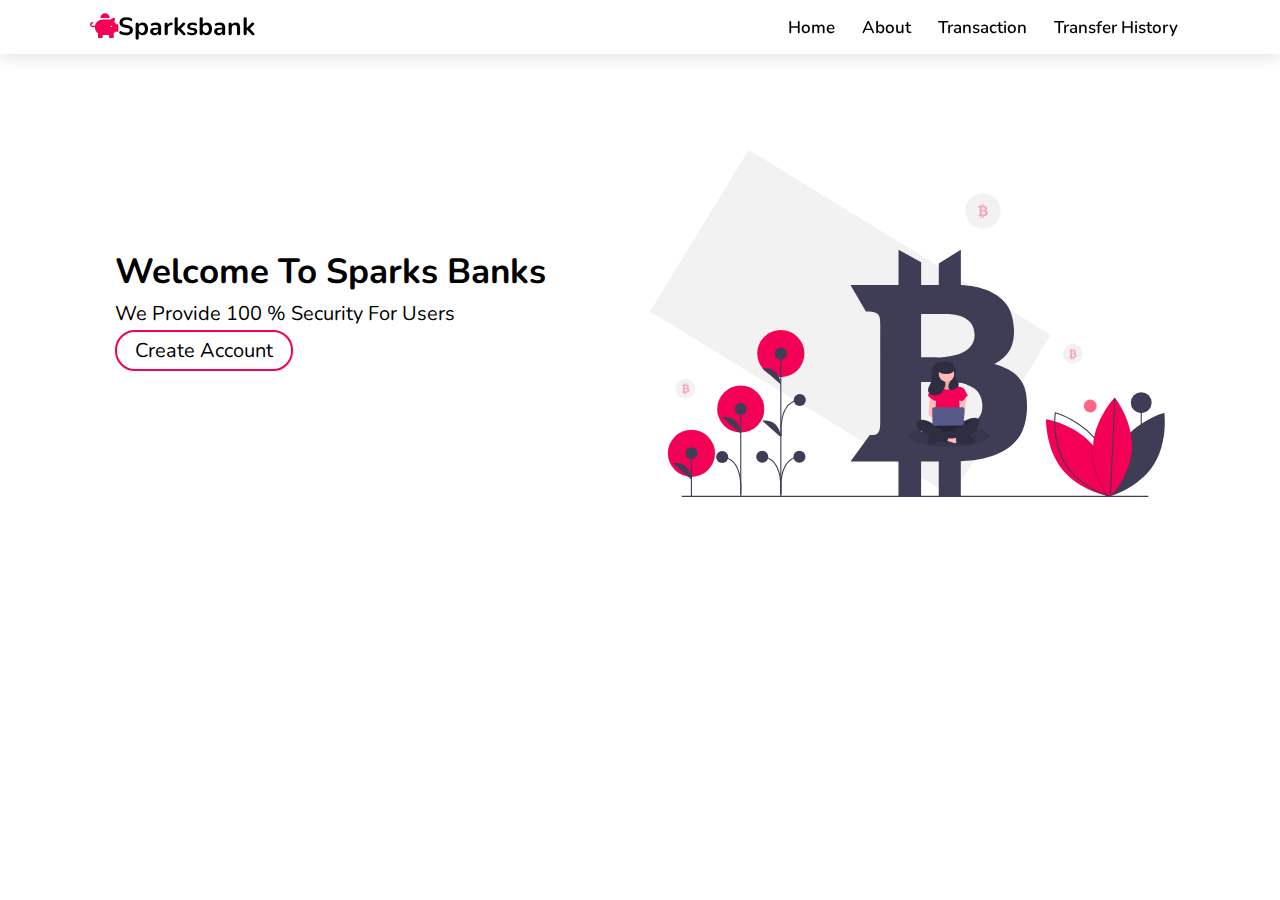
==== index.html @ 65306f2b "style home page" ====
<!DOCTYPE html>
<html lang="en">
<head>
  <meta charset="UTF-8">
  <meta http-equiv="X-UA-Compatible" content="IE=edge">
  <meta name="viewport" content="width=device-width, initial-scale=1.0">
  <title>Sparksbank</title>
 
  <!-- custom stylesheet-->
  <link rel="stylesheet" href="css/style.css">
  
  <!--font awesome cdn-->
  <link rel="stylesheet" href="https://cdnjs.cloudflare.com/ajax/libs/font-awesome/5.15.2/css/all.min.css">
  
  <!-- AOS cdn -->
  <link href="https://unpkg.com/aos@2.3.1/dist/aos.css" rel="stylesheet">
</head>
<body>
  <!-- navbar -->
<header>
  <a href="#" class="logo"><i class="fas fa-piggy-bank"></i>Sparksbank</a>
  <nav class="navbar">
    <a href="#">Home</a>
    <a href="">about</a>
    <a href="">transaction</a>
    <a href="">transfer history</a>
  </nav>
    <i class="fas fa-bars" id="menubar"></i>
</header>
<!-- navbar -->
<section class="home" id="home">
  <div class="homecontainer">
  <div class="info">
   <h1>welcome to sparks banks</h1>
   <p>we provide 100 % security for users</p>
   <a href="" class="btn">create account</a>
  </div>
  <div class="img">
    <svg id="b8075969-ef49-4240-a25e-f088236f2735" data-name="Layer 1" xmlns="http://www.w3.org/2000/svg" viewBox="0 0 933.32126 629.28662"><title>digital currency</title><circle cx="603.48189" cy="110.6591" r="32" fill="#f2f2f2"/><rect x="175.66063" y="277.72485" width="642" height="343" transform="translate(174.10872 -328.57838) rotate(31.45906)" fill="#f2f2f2"/><path d="M811.32126,563.26576c-5-11.5-12.7-21.6-28.1-30.1a98.14691,98.14691,0,0,0-25.4-10,62.21919,62.21919,0,0,0,16.3-11,56.36778,56.36778,0,0,0,15.6-23.3,77.109,77.109,0,0,0,3.5-28.2c-1.1-16.8-4.4-33.1-13.2-44.8s-21.2-20.7-37.6-27c-12.6-4.8-25.5-7.8-45.5-8.9v-63.9l-40,25v39h-32v-41l-41-23v64h-87.1l28,48c8.65.01,14.51.81,17.5,2.3a13.22451,13.22451,0,0,1,6.5,6c1.3,2.5,1.9,8.4,1.9,17.5v173.2c0,9-.6,14.8-1.9,17.4s-2,4.9-5.1,6.30005-3.2,1.3-11.8,1.3h-.1l-35,48h87v64h41v-64h32v64h40v-64.4c26-1.3,44.5-4.7,59.4-10.3,19.3-7.2,34.1-17.7,44.7-31.5s14.9-34.9,15.8-51.2C817.42124,592.16573,815.82126,573.46571,811.32126,563.26576Zm-186.5-129.2h.01v-1.33h27.96c15.73005,0,68.15-5.24,69.02,37.57.88,42.81-69.02,41.06-69.02,41.06h-27.96v-3.3h-.01Zm0,122h32c6.5,0,28.86.99,37,1.36a35.49854,35.49854,0,0,1,9.76,1.74c1.15.39,2.24.83,3.42,1.32a49.73214,49.73214,0,0,1,13.79,6.98,28.80655,28.80655,0,0,1,7.13,6.7,38.22857,38.22857,0,0,1,2.36,3.69,37.47292,37.47292,0,0,1,4.17,10.29,41.737,41.737,0,0,1,1.47,10.72c0,7.79-1.44,14.24-4.99,19.7-4.81,8.06-12.7,13.77-21.58,17.8-22.96,10.44-52.53,9.7-52.53,9.7h-32Z" transform="translate(-133.33937 -135.40665)" fill="#3f3d56"/><path d="M745.48083,247.41218a3.43718,3.43718,0,0,0-1.57527-1.74688,5.39315,5.39315,0,0,0-1.42391-.58035,3.48217,3.48217,0,0,0,.91377-.6384,3.28185,3.28185,0,0,0,.87453-1.35223,4.62294,4.62294,0,0,0,.19621-1.63661,4.9921,4.9921,0,0,0-.74-2.6,4.6334,4.6334,0,0,0-2.10784-1.567,7.68187,7.68187,0,0,0-2.5507-.51652v-3.70848l-2.24238,1.45089V236.78h-1.7939v-2.37947l-2.29844-1.33482V236.78h-4.88278l1.56967,2.78571a2.44727,2.44727,0,0,1,.981.13348.75246.75246,0,0,1,.36438.34822,2.88367,2.88367,0,0,1,.10652,1.01562v10.05179a2.888,2.888,0,0,1-.10652,1.00982c-.07287.15089-.11212.28437-.2859.36563s-.17939.07544-.6615.07544h-.00561l-1.96208,2.78572h4.87717v3.71428h2.29844v-3.71428h1.7939v3.71428H739.062v-3.7375a10.62847,10.62847,0,0,0,3.32994-.59777,5.47645,5.47645,0,0,0,2.50585-1.82812,5.80186,5.80186,0,0,0,.88574-2.97143A6.75424,6.75424,0,0,0,745.48083,247.41218ZM735.02574,239.914h.00056v-.07719h1.56742c.88182,0,3.82046-.30411,3.86923,2.1804.04933,2.48451-3.86923,2.38295-3.86923,2.38295H735.0263v-.19152h-.00056Zm0,7.08035h1.7939c.36439,0,1.61788.05746,2.0742.07893a1.92939,1.92939,0,0,1,.54715.101c.06446.02264.12557.04817.19172.07661a2.75323,2.75323,0,0,1,.77306.40509,1.63938,1.63938,0,0,1,.3997.38884,2.482,2.482,0,0,1,.36607.81134,2.502,2.502,0,0,1,.08241.62214,2.085,2.085,0,0,1-.27974,1.14331,2.64842,2.64842,0,0,1-1.20976,1.033,7.5542,7.5542,0,0,1-2.94481.563h-1.7939Z" transform="translate(-133.33937 -135.40665)" fill="#f50057" opacity="0.3"/><circle cx="798.13048" cy="464.06323" r="11.72934" fill="#ff6584"/><line x1="890.59609" y1="591.74395" x2="890.59609" y2="458.19436" fill="#3f3d56" stroke="#3f3d56" stroke-miterlimit="10" stroke-width="2"/><circle cx="890.59609" cy="458.19436" r="18.8858" fill="#3f3d56"/><path d="M986.74065,668.37637c-27.27962,41.83458-19.805,95.04278-19.805,95.04278s51.70364-14.619,78.98326-56.45362,19.805-95.04278,19.805-95.04278S1014.02027,626.5418,986.74065,668.37637Z" transform="translate(-133.33937 -135.40665)" fill="#3f3d56"/><path d="M966.79054,762.93263s-.6641-.10594-1.88635-.35324c-.97495-.19779-2.31724-.4804-3.95629-.869-14.65246-3.45472-53.608-15.13287-79.07671-45.83666-31.87654-38.44683-30.53425-92.16081-30.53425-92.16081s48.74035,7.9197,80.85707,42.44555q2.08768,2.2254,4.06228,4.61332c27.73656,33.452,30.32227,78.46212,30.52718,89.58924C966.81171,762.02836,966.79054,762.93263,966.79054,762.93263Z" transform="translate(-133.33937 -135.40665)" fill="#f50057"/><path d="M947.13068,668.37637c27.27962,41.83458,19.805,95.04278,19.805,95.04278s-51.70365-14.619-78.98327-56.45362-19.805-95.04278-19.805-95.04278S919.85106,626.5418,947.13068,668.37637Z" transform="translate(-133.33937 -135.40665)" fill="none" stroke="#3f3d56" stroke-miterlimit="10" stroke-width="2"/><path d="M966.78347,760.36107c-.72063.869-1.35644,1.61076-1.87928,2.21832-1.1586,1.32112-1.81566,2.01351-1.81566,2.01351s-.79829-1.00324-2.14063-2.88247c-7.36862-10.27226-31.07113-46.79747-29.24137-88.9887q.14838-3.31695.48748-6.56322,2.08768,2.2254,4.06228,4.61332C963.99285,704.22386,966.57856,749.234,966.78347,760.36107Z" transform="translate(-133.33937 -135.40665)" opacity="0.1"/><path d="M1007.232,675.77285c-2.15624,49.89649-39.19548,88.8205-39.19548,88.8205s-33.54326-41.97419-31.387-91.87068,39.19548-88.8205,39.19548-88.8205S1009.38828,625.87636,1007.232,675.77285Z" transform="translate(-133.33937 -135.40665)" fill="#f50057"/><line x1="834.69719" y1="627.77373" x2="842.84032" y2="450.53065" fill="none" stroke="#3f3d56" stroke-miterlimit="10" stroke-width="2"/><line x1="57.47171" y1="627.96785" x2="903.49207" y2="627.96785" fill="none" stroke="#3f3d56" stroke-miterlimit="10" stroke-width="2"/><circle cx="237.15556" cy="369.08439" r="42.72978" fill="#f50057"/><circle cx="164.52594" cy="469.64849" r="42.72978" fill="#f50057"/><circle cx="75.13563" cy="549.9601" r="42.72978" fill="#f50057"/><line x1="75.09765" y1="627.23521" x2="75.09765" y2="549.72504" fill="#3f3d56" stroke="#3f3d56" stroke-miterlimit="10" stroke-width="2"/><circle cx="75.09765" cy="549.72504" r="10.96103" fill="#3f3d56"/><path d="M208.437,732.90281s-1.56586-33.67836-33.666-29.7637" transform="translate(-133.33937 -135.40665)" fill="#3f3d56"/><line x1="237.18237" y1="627.77896" x2="237.18237" y2="369.24136" fill="#3f3d56" stroke="#3f3d56" stroke-miterlimit="10" stroke-width="2"/><circle cx="237.18237" cy="369.11888" r="10.96103" fill="#3f3d56"/><circle cx="203.51633" cy="556.17215" r="10.96103" fill="#3f3d56"/><path d="M370.52174,560.515s-1.56586-33.67836-33.666-29.76371" transform="translate(-133.33937 -135.40665)" fill="#3f3d56"/><path d="M370.52174,655.98938s-1.56586-33.67836-33.666-29.76371" transform="translate(-133.33937 -135.40665)" fill="#3f3d56"/><path d="M370.52174,760.17264s7.04638-65.46212-33.666-68.59384" transform="translate(-133.33937 -135.40665)" fill="none" stroke="#3f3d56" stroke-miterlimit="10" stroke-width="2"/><circle cx="270.85321" cy="556.17215" r="10.96103" fill="#3f3d56"/><path d="M370.52654,760.17264s-7.04638-65.46212,33.666-68.59384" transform="translate(-133.33937 -135.40665)" fill="none" stroke="#3f3d56" stroke-miterlimit="10" stroke-width="2"/><circle cx="271.52086" cy="453.35361" r="10.96103" fill="#3f3d56"/><path d="M371.19419,653.86229s-7.04638-61.97031,33.666-65.102" transform="translate(-133.33937 -135.40665)" fill="none" stroke="#3f3d56" stroke-miterlimit="10" stroke-width="2"/><line x1="164.56493" y1="627.41442" x2="164.56493" y2="469.60063" fill="#3f3d56" stroke="#3f3d56" stroke-miterlimit="10" stroke-width="2"/><circle cx="164.56493" cy="469.60063" r="10.96103" fill="#3f3d56"/><path d="M297.9043,649.64668s-1.56587-33.67837-33.666-29.76371" transform="translate(-133.33937 -135.40665)" fill="#3f3d56"/><path d="M297.9043,759.80811s7.04638-64.76376-33.666-67.89548" transform="translate(-133.33937 -135.40665)" fill="none" stroke="#3f3d56" stroke-miterlimit="10" stroke-width="2"/><circle cx="130.89889" cy="556.50598" r="10.96103" fill="#3f3d56"/><circle cx="766.48189" cy="369.6591" r="18" fill="#f2f2f2"/><path d="M709.35129,636.36574c-22.96,10.44-52.53,9.7-52.53,9.7h-32v-6.11c13.04-3.64,31.07-5.89,51-5.89A233.65913,233.65913,0,0,1,709.35129,636.36574Z" transform="translate(-133.33937 -135.40665)" opacity="0.1"/><path d="M747.82126,654.06575c0,11.05-32.24,20-72,20s-72-8.95-72-20c0-5.51,8.02-10.5,21-14.11v6.11h32s29.57.74,52.53-9.7C732.22129,639.70577,747.82126,646.37575,747.82126,654.06575Z" transform="translate(-133.33937 -135.40665)" opacity="0.1"/><rect x="521.04322" y="394.12881" width="30.63497" height="30.68959" fill="#2f2e41"/><path d="M665.77484,551.23835s2.53573,8.875-1.9018,9.509a17.32288,17.32288,0,0,0-7.60719,3.16967l8.24112,10.77684h15.21438l9.509-9.509s-12.67865-9.509-10.14292-15.21437S665.77484,551.23835,665.77484,551.23835Z" transform="translate(-133.33937 -135.40665)" fill="#ffb9b9"/><path d="M665.77484,551.23835s2.53573,8.875-1.9018,9.509a17.32288,17.32288,0,0,0-7.60719,3.16967l8.24112,10.77684h15.21438l9.509-9.509s-12.67865-9.509-10.14292-15.21437S665.77484,551.23835,665.77484,551.23835Z" transform="translate(-133.33937 -135.40665)" opacity="0.1"/><polygon points="536.239 526.136 550.82 531.207 560.962 531.841 560.328 522.966 539.409 516.779 536.239 526.136" fill="#ffb9b9"/><path d="M688.27943,659.64076s0,8.875,1.26786,8.875,18.384-1.9018,23.4555,0,12.67864-5.07146,8.875-8.875-10.00785-9.509-13.879-8.24112-19.71943,4.43752-19.71943,4.43752Z" transform="translate(-133.33937 -135.40665)" fill="#2f2e41"/><path d="M641.68541,651.39964s-7.60718,15.21437-2.53573,16.48224,10.77685-.63394,11.41078-1.26787,9.509-3.16966,10.77685-1.90179,1.26787-5.07146,1.26787-5.07146Z" transform="translate(-133.33937 -135.40665)" fill="#2f2e41"/><path d="M648.02474,630.47988s-12.04472,16.48223-3.16967,20.91976,51.34851,4.43752,54.51817,0,4.43753-18.384,0-19.6519S648.02474,630.47988,648.02474,630.47988Z" transform="translate(-133.33937 -135.40665)" fill="#2f2e41"/><path d="M648.02474,630.47988s-12.04472,16.48223-3.16967,20.91976,51.34851,4.43752,54.51817,0,4.43753-18.384,0-19.6519S648.02474,630.47988,648.02474,630.47988Z" transform="translate(-133.33937 -135.40665)" opacity="0.2"/><circle cx="537.50693" cy="405.68879" r="14.58044" fill="#ffb9b9"/><path d="M648.02474,563.917l12.67864-2.53573s3.16966,10.14291,13.31258,8.24112,12.67864-8.24112,12.67864-8.24112,7.60719,3.16966,8.24112,3.16966,8.87505,3.16966,8.87505,5.07146-9.509,20.91976-9.509,20.91976l1.26786,34.23234-46.911-1.26787,3.16966-33.5984Z" transform="translate(-133.33937 -135.40665)" fill="#f50057"/><path d="M641.05148,580.39923s-3.80359,33.59841-1.26786,36.13414,12.67864,9.509,12.67864,9.509v-7.60719l-5.07146-9.509,5.07146-22.18763Z" transform="translate(-133.33937 -135.40665)" fill="#ffb9b9"/><path d="M706.66346,579.44833s-2.21876,34.54931-2.21876,35.81717-5.70539,5.70539-7.60719,5.70539-3.16966-3.16966-3.16966-3.16966l4.43753-5.07146-3.16966-25.99122Z" transform="translate(-133.33937 -135.40665)" fill="#ffb9b9"/><path d="M700.64111,627.94415s28.52695-15.84831,29.16088,0-14.58044,22.18762-14.58044,22.18762-39.3038,11.78567-40.88863,7.47767-4.75449-11.28126-2.21876-11.91519,5.70539-1.9018,6.97325-.63393,17.11617-9.509,17.11617-9.509Z" transform="translate(-133.33937 -135.40665)" fill="#2f2e41"/><path d="M713.95368,626.04235s-5.70539,2.53573-7.60718,4.43753-10.14292,5.07145-10.14292,5.07145" transform="translate(-133.33937 -135.40665)" fill="none" stroke="#000" stroke-miterlimit="10" stroke-width="2" opacity="0.2"/><path d="M651.82833,565.18486l-3.80359-1.26786s-13.94651,14.58044-9.509,18.384,6.97326,5.07146,8.24112,6.33932,7.60719,1.9018,7.60719,1.9018Z" transform="translate(-133.33937 -135.40665)" fill="#f50057"/><path d="M698.10538,568.35452l5.70539,1.26787s4.43752,9.509,5.70539,10.77684-1.9018.63393-3.80359,3.16966-3.8036,6.97326-7.60719,6.97326-8.875-6.33932-8.875-6.33932Z" transform="translate(-133.33937 -135.40665)" fill="#f50057"/><path d="M649.2926,633.64954s-24.08942-17.11617-32.33054-4.43753,35.5002,29.79482,41.83952,32.33054,12.04471,5.07146,12.04471,5.07146,5.70539-13.94651,5.70539-16.48224-4.43752-2.53572-5.70539-2.53572-6.97325-1.26787-8.24111-3.16967S649.2926,633.64954,649.2926,633.64954Z" transform="translate(-133.33937 -135.40665)" fill="#2f2e41"/><path d="M635.98,629.212s6.33933,5.07146,12.04472,6.33932,7.60718,4.43753,7.60718,4.43753" transform="translate(-133.33937 -135.40665)" fill="none" stroke="#000" stroke-miterlimit="10" stroke-width="2" opacity="0.2"/><path d="M644.91967,605.37641l.50643,26.841a3.36009,3.36009,0,0,0,3.39725,3.2965l49.94949-.56123a3.36009,3.36009,0,0,0,3.31677-3.16636l1.51614-26.27972a3.36009,3.36009,0,0,0-3.35452-3.55363H648.27917A3.36009,3.36009,0,0,0,644.91967,605.37641Z" transform="translate(-133.33937 -135.40665)" fill="#575a89"/><path d="M639.14191,564.07673c1.36044-3.002,3.18865-5.81924,4.05984-8.99785,1.0442-3.80983.63756-7.84085.51333-11.78926a37.01665,37.01665,0,0,1,.88372-10.403,17.88521,17.88521,0,0,1,5.14221-8.95254c6.64339-5.93056,18.80176-6.35642,26.91381-3.88756,3.198.9733,6.60472,2.82677,7.39769,6.07421.11971.49027.1734.99547.30707,1.4821.66415,2.41785,3.13766,3.94774,4.03012,6.29093,1.15431,3.03076-.62556,6.32663-.85822,9.5614-.27162,3.77656,1.58487,7.34437,3.41475,10.65914,1.08781,1.97055,2.21886,4.06967,2.11089,6.31792a7.982,7.982,0,0,1-1.09228,3.48262,13.28062,13.28062,0,0,1-11.15615,6.395,6.99921,6.99921,0,0,1-4.17879-.98656c-1.97972-1.36319-2.55955-4.10818-2.14713-6.47618s1.61445-4.50975,2.55626-6.72117c.289-.6786.54984-1.36873.79026-2.06578a14.18553,14.18553,0,1,0-9.35726,1.58721,19.21586,19.21586,0,0,1-.93055,10.68479,40.34676,40.34676,0,0,1-4.48666,7.823,10.80067,10.80067,0,0,1-2.85833,3.19882,10.14284,10.14284,0,0,1-2.435,1.03991c-3.58068,1.15158-7.35129,2.07819-11.07674,1.56014s-7.415-2.765-8.68447-6.30565C636.888,570.54595,637.78147,567.0787,639.14191,564.07673Z" transform="translate(-133.33937 -135.40665)" fill="#2f2e41"/><ellipse cx="536.80054" cy="397.50197" rx="15.47356" ry="8.76835" fill="#2f2e41"/><path d="M906.55029,506.112a2.67089,2.67089,0,0,0-1.22408-1.35743,4.191,4.191,0,0,0-1.10647-.451,2.70561,2.70561,0,0,0,.71005-.49607,2.55016,2.55016,0,0,0,.67957-1.05077,3.592,3.592,0,0,0,.15246-1.27174,3.87917,3.87917,0,0,0-.575-2.02036,3.60041,3.60041,0,0,0-1.63792-1.21763,5.96938,5.96938,0,0,0-1.98206-.40137v-2.88172l-1.74247,1.12743v1.7588h-1.394v-1.849l-1.786-1.03724v2.88623h-3.79423l1.21973,2.16467a1.90167,1.90167,0,0,1,.76233.10373.58465.58465,0,0,1,.28315.27058,2.24093,2.24093,0,0,1,.08277.78921v7.81086a2.24426,2.24426,0,0,1-.08277.7847c-.05663.11725-.08712.221-.22216.28411s-.1394.05863-.514.05863h-.00436l-1.52466,2.16467H896.64v2.88624h1.786v-2.88624h1.394v2.88624h1.74246v-2.90428a8.25855,8.25855,0,0,0,2.58757-.4645,4.25556,4.25556,0,0,0,1.94721-1.42057,4.5084,4.5084,0,0,0,.68827-2.309A5.24829,5.24829,0,0,0,906.55029,506.112Zm-8.12426-5.82658h.00044v-.06h1.218c.68523,0,2.96873-.23631,3.00663,1.69431.03834,1.93062-3.00663,1.8517-3.00663,1.8517h-1.218v-.14882H898.426Zm0,5.50188h1.394c.28315,0,1.25719.04465,1.61178.06133a1.49943,1.49943,0,0,1,.42516.07847c.0501.01759.09758.03743.149.05953a2.13908,2.13908,0,0,1,.60072.31478,1.274,1.274,0,0,1,.31059.30215,1.92848,1.92848,0,0,1,.28446.63046,1.94458,1.94458,0,0,1,.064.48345,1.62015,1.62015,0,0,1-.21738.88842,2.05788,2.05788,0,0,1-.94006.80273,5.86982,5.86982,0,0,1-2.28829.43744h-1.394Z" transform="translate(-133.33937 -135.40665)" fill="#f50057" opacity="0.3"/><circle cx="64.48189" cy="432.6591" r="18" fill="#f2f2f2"/><path d="M204.55029,569.112a2.67089,2.67089,0,0,0-1.22408-1.35743,4.191,4.191,0,0,0-1.10647-.451,2.70561,2.70561,0,0,0,.71-.49607,2.55016,2.55016,0,0,0,.67957-1.05077,3.592,3.592,0,0,0,.15246-1.27174,3.87917,3.87917,0,0,0-.575-2.02036,3.60041,3.60041,0,0,0-1.63792-1.21763,5.96938,5.96938,0,0,0-1.98206-.40137v-2.88172l-1.74247,1.12743v1.7588h-1.394v-1.849l-1.786-1.03724v2.88623h-3.79423l1.21973,2.16467a1.90167,1.90167,0,0,1,.76233.10373.58465.58465,0,0,1,.28315.27058,2.24093,2.24093,0,0,1,.08277.78921v7.81086a2.24426,2.24426,0,0,1-.08277.7847c-.05663.11725-.08712.221-.22216.28411s-.1394.05863-.514.05863h-.00436l-1.52466,2.16467H194.64v2.88624h1.786v-2.88624h1.394v2.88624h1.74246v-2.90428a8.25855,8.25855,0,0,0,2.58757-.4645,4.25556,4.25556,0,0,0,1.94721-1.42057,4.5084,4.5084,0,0,0,.68827-2.309A5.24829,5.24829,0,0,0,204.55029,569.112Zm-8.12426-5.82658h.00044v-.06h1.218c.68523,0,2.96873-.23631,3.00663,1.69431.03834,1.93062-3.00663,1.8517-3.00663,1.8517h-1.218v-.14882H196.426Zm0,5.50188h1.394c.28315,0,1.25719.04465,1.61178.06133a1.49943,1.49943,0,0,1,.42516.07847c.0501.01759.09758.03743.149.05953a2.13908,2.13908,0,0,1,.60072.31478,1.274,1.274,0,0,1,.31059.30215,1.92848,1.92848,0,0,1,.28446.63046,1.94458,1.94458,0,0,1,.064.48345,1.62015,1.62015,0,0,1-.21738.88842,2.05788,2.05788,0,0,1-.94006.80273,5.86982,5.86982,0,0,1-2.28829.43744h-1.394Z" transform="translate(-133.33937 -135.40665)" fill="#f50057" opacity="0.3"/></svg>
  </div>
  </div>
</section>

<!-- custom js -->
  <script src="js/script.js"></script>
</body>
</html>
---- css/style.css ----
@import url("https://fonts.googleapis.com/css2?family=Nunito:wght@200;300;400;600;700;800&display=swap");
:root {
  --txt: #f50057;
  --nav: 0 0.5rem 1.5rem rgba(0, 0, 0, 0.1);
}
* {
  font-family: "Nunito", sans-serif;
  padding: 0%;
  margin: 0%;
  border: none;
  outline: none;
  box-sizing: border-box;
  text-transform: capitalize;
  text-decoration: none;
  transition: all 0.2s linear;
}
html {
  font-size: 62.5%;
  overflow-x: hidden;
  scroll-behavior: smooth;
}
/*navbar section*/
header {
  position: fixed;
  width: 100%;
  top: 0;
  left: 0;
  right: 0;
  background: #fff;
  padding: 1rem 7%;
  display: flex;
  align-items: center;
  justify-content: space-between;
  z-index: 1000;
  box-shadow: var(--nav);
}
header .logo {
  color: black;
  font-size: 2.5rem;
  font-weight: bolder;
}
header .logo i {
  color: var(--txt);
}
header i {
  color: black;
  font-size: 2.5rem;
  font-weight: bolder;
}
header .navbar a {
  font-size: 1.7rem;
  border-radius: 0.5rem;
  padding: 0.5rem 1.2rem;
  color: black;
  font-weight: 600;
}
header .navbar a:hover {
  color: #f50057;
}
header #menubar {
  display: none;
}
section {
  padding: 2rem 9%;
  height: 100vh;
}
.home .homecontainer {
  display: flex;
  align-items: center;
  flex-wrap: wrap;
  gap: 2rem;
  padding-top: 9rem;
}
.home .homecontainer .info {
  flex: 1 1 38rem;
}
.home .homecontainer .info h1 {
  font-size: 3.5rem;
  margin-bottom: 0.5rem;
}
.home .homecontainer .info p {
  font-size: 2rem;
  margin-bottom: 1rem;
}
.home .homecontainer .img {
  flex: 1 1 38rem;
  margin-top: 4rem;
}
.home .homecontainer .info .btn {
  padding: 0.5rem 1.8rem;
  border: 0.2rem solid var(--txt);
  border-radius: 2rem;
  color: black;
  font-size: 2rem;
  margin-top: 1rem;
}
.home .homecontainer .info .btn:hover {
  color: white;
  background: #f50057;
}
/*media queries*/
@media (max-width: 991px) {
  html {
    font-size: 55%;
  }
  header {
    padding: 1rem 2rem;
  }
  .home .homecontainer .info {
    text-align: center;
  }
  .home .homecontainer .info h1 {
    font-size: 3.5rem;
  }
}
@media (max-width: 768px) {
  header #menubar {
    display: inline-block;
    padding: 1rem 2rem;
  }
  header .navbar {
    position: absolute;
    top: 100%;
    left: 0;
    right: 0;
    background: #fff;
    border-bottom: 0.1rem solid rgba(0, 0, 0, 0.1);
    padding: 1rem;
    clip-path: polygon(0 0, 100% 0, 100% 0, 0 0);
    text-align: center;
  }
  header .navbar.active {
    clip-path: polygon(0 0, 100% 0, 100% 100%, 0% 100%);
  }
  header .navbar a {
    display: block;
    padding: 1.5rem;
    margin: 1rem;
    font-size: 2rem;
    background: #eee;
  }
  header .navbar a:hover {
    color: #eee;
    background: var(--txt);
  }
  .home .homecontainer .info {
    text-align: center;
    padding-top: 1rem;
  }
  .home .homecontainer .info h1 {
    font-size: 3.5rem;
  }
}

@media (max-width: 400px) {
  .home .homecontainer .info h1 {
    font-size: 2rem;
  }
  .home .homecontainer .info {
    text-align: center;
  }
}
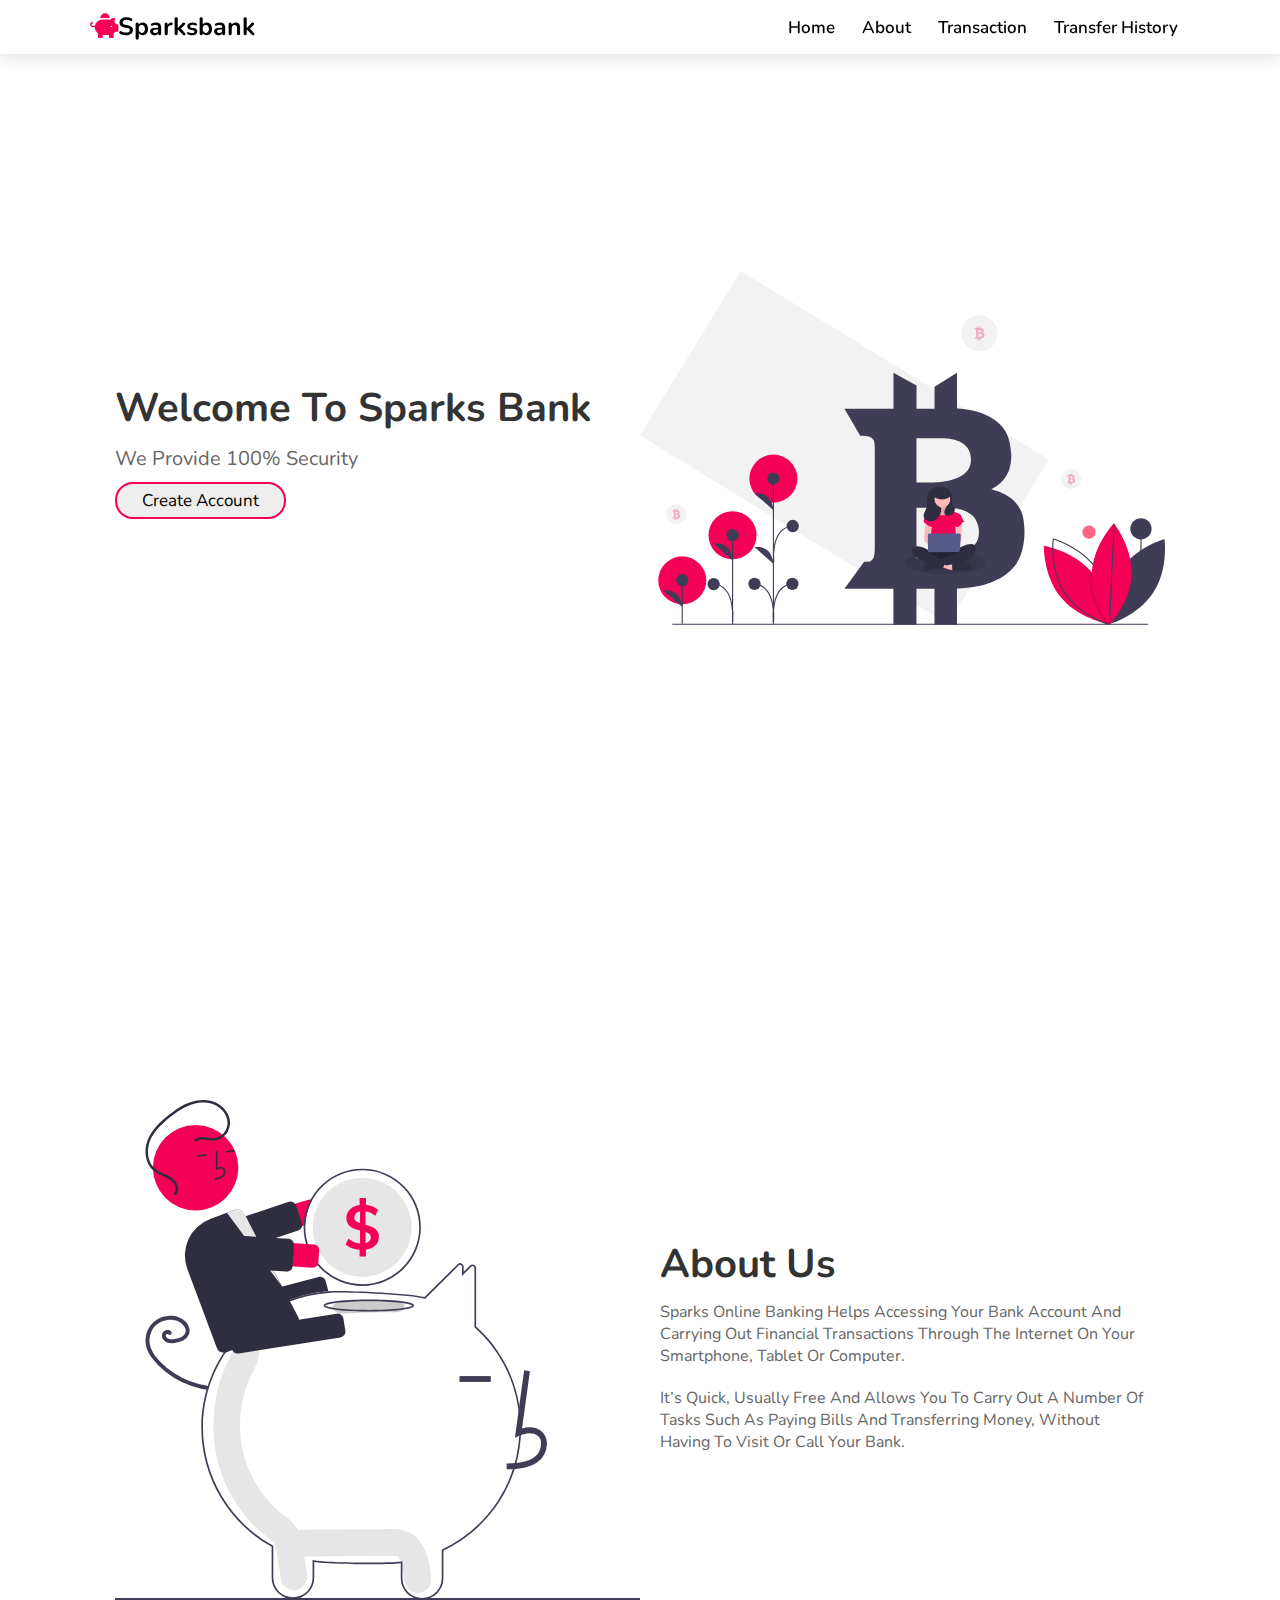
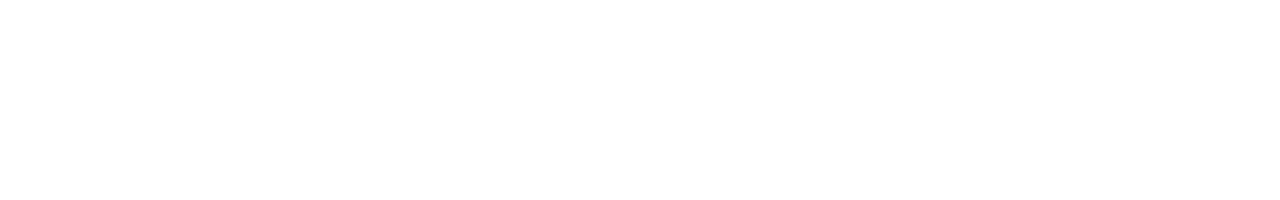
==== commit adac81f6: "fixed overflow and created about page" ====
--- a/index.html
+++ b/index.html
@@ -20,27 +20,49 @@
 <header>
   <a href="#" class="logo"><i class="fas fa-piggy-bank"></i>Sparksbank</a>
   <nav class="navbar">
-    <a href="#">Home</a>
-    <a href="">about</a>
+    <a href="#home">Home</a>
+    <a href="#about">about</a>
     <a href="">transaction</a>
     <a href="">transfer history</a>
   </nav>
     <i class="fas fa-bars" id="menubar"></i>
 </header>
-<!-- navbar -->
+<!-- navbar ends-->
+
+
 <section class="home" id="home">
-  <div class="homecontainer">
-  <div class="info">
-   <h1>welcome to sparks banks</h1>
-   <p>we provide 100 % security for users</p>
-   <a href="" class="btn">create account</a>
+
+  <div class="content" >
+      <h3>Welcome to sparks bank</h3>
+      <p>we provide 100% Security</p>
+      <a href="create_acc"><button class="btn">Create Account</button></a>
   </div>
-  <div class="img">
-    <svg id="b8075969-ef49-4240-a25e-f088236f2735" data-name="Layer 1" xmlns="http://www.w3.org/2000/svg" viewBox="0 0 933.32126 629.28662"><title>digital currency</title><circle cx="603.48189" cy="110.6591" r="32" fill="#f2f2f2"/><rect x="175.66063" y="277.72485" width="642" height="343" transform="translate(174.10872 -328.57838) rotate(31.45906)" fill="#f2f2f2"/><path d="M811.32126,563.26576c-5-11.5-12.7-21.6-28.1-30.1a98.14691,98.14691,0,0,0-25.4-10,62.21919,62.21919,0,0,0,16.3-11,56.36778,56.36778,0,0,0,15.6-23.3,77.109,77.109,0,0,0,3.5-28.2c-1.1-16.8-4.4-33.1-13.2-44.8s-21.2-20.7-37.6-27c-12.6-4.8-25.5-7.8-45.5-8.9v-63.9l-40,25v39h-32v-41l-41-23v64h-87.1l28,48c8.65.01,14.51.81,17.5,2.3a13.22451,13.22451,0,0,1,6.5,6c1.3,2.5,1.9,8.4,1.9,17.5v173.2c0,9-.6,14.8-1.9,17.4s-2,4.9-5.1,6.30005-3.2,1.3-11.8,1.3h-.1l-35,48h87v64h41v-64h32v64h40v-64.4c26-1.3,44.5-4.7,59.4-10.3,19.3-7.2,34.1-17.7,44.7-31.5s14.9-34.9,15.8-51.2C817.42124,592.16573,815.82126,573.46571,811.32126,563.26576Zm-186.5-129.2h.01v-1.33h27.96c15.73005,0,68.15-5.24,69.02,37.57.88,42.81-69.02,41.06-69.02,41.06h-27.96v-3.3h-.01Zm0,122h32c6.5,0,28.86.99,37,1.36a35.49854,35.49854,0,0,1,9.76,1.74c1.15.39,2.24.83,3.42,1.32a49.73214,49.73214,0,0,1,13.79,6.98,28.80655,28.80655,0,0,1,7.13,6.7,38.22857,38.22857,0,0,1,2.36,3.69,37.47292,37.47292,0,0,1,4.17,10.29,41.737,41.737,0,0,1,1.47,10.72c0,7.79-1.44,14.24-4.99,19.7-4.81,8.06-12.7,13.77-21.58,17.8-22.96,10.44-52.53,9.7-52.53,9.7h-32Z" transform="translate(-133.33937 -135.40665)" fill="#3f3d56"/><path d="M745.48083,247.41218a3.43718,3.43718,0,0,0-1.57527-1.74688,5.39315,5.39315,0,0,0-1.42391-.58035,3.48217,3.48217,0,0,0,.91377-.6384,3.28185,3.28185,0,0,0,.87453-1.35223,4.62294,4.62294,0,0,0,.19621-1.63661,4.9921,4.9921,0,0,0-.74-2.6,4.6334,4.6334,0,0,0-2.10784-1.567,7.68187,7.68187,0,0,0-2.5507-.51652v-3.70848l-2.24238,1.45089V236.78h-1.7939v-2.37947l-2.29844-1.33482V236.78h-4.88278l1.56967,2.78571a2.44727,2.44727,0,0,1,.981.13348.75246.75246,0,0,1,.36438.34822,2.88367,2.88367,0,0,1,.10652,1.01562v10.05179a2.888,2.888,0,0,1-.10652,1.00982c-.07287.15089-.11212.28437-.2859.36563s-.17939.07544-.6615.07544h-.00561l-1.96208,2.78572h4.87717v3.71428h2.29844v-3.71428h1.7939v3.71428H739.062v-3.7375a10.62847,10.62847,0,0,0,3.32994-.59777,5.47645,5.47645,0,0,0,2.50585-1.82812,5.80186,5.80186,0,0,0,.88574-2.97143A6.75424,6.75424,0,0,0,745.48083,247.41218ZM735.02574,239.914h.00056v-.07719h1.56742c.88182,0,3.82046-.30411,3.86923,2.1804.04933,2.48451-3.86923,2.38295-3.86923,2.38295H735.0263v-.19152h-.00056Zm0,7.08035h1.7939c.36439,0,1.61788.05746,2.0742.07893a1.92939,1.92939,0,0,1,.54715.101c.06446.02264.12557.04817.19172.07661a2.75323,2.75323,0,0,1,.77306.40509,1.63938,1.63938,0,0,1,.3997.38884,2.482,2.482,0,0,1,.36607.81134,2.502,2.502,0,0,1,.08241.62214,2.085,2.085,0,0,1-.27974,1.14331,2.64842,2.64842,0,0,1-1.20976,1.033,7.5542,7.5542,0,0,1-2.94481.563h-1.7939Z" transform="translate(-133.33937 -135.40665)" fill="#f50057" opacity="0.3"/><circle cx="798.13048" cy="464.06323" r="11.72934" fill="#ff6584"/><line x1="890.59609" y1="591.74395" x2="890.59609" y2="458.19436" fill="#3f3d56" stroke="#3f3d56" stroke-miterlimit="10" stroke-width="2"/><circle cx="890.59609" cy="458.19436" r="18.8858" fill="#3f3d56"/><path d="M986.74065,668.37637c-27.27962,41.83458-19.805,95.04278-19.805,95.04278s51.70364-14.619,78.98326-56.45362,19.805-95.04278,19.805-95.04278S1014.02027,626.5418,986.74065,668.37637Z" transform="translate(-133.33937 -135.40665)" fill="#3f3d56"/><path d="M966.79054,762.93263s-.6641-.10594-1.88635-.35324c-.97495-.19779-2.31724-.4804-3.95629-.869-14.65246-3.45472-53.608-15.13287-79.07671-45.83666-31.87654-38.44683-30.53425-92.16081-30.53425-92.16081s48.74035,7.9197,80.85707,42.44555q2.08768,2.2254,4.06228,4.61332c27.73656,33.452,30.32227,78.46212,30.52718,89.58924C966.81171,762.02836,966.79054,762.93263,966.79054,762.93263Z" transform="translate(-133.33937 -135.40665)" fill="#f50057"/><path d="M947.13068,668.37637c27.27962,41.83458,19.805,95.04278,19.805,95.04278s-51.70365-14.619-78.98327-56.45362-19.805-95.04278-19.805-95.04278S919.85106,626.5418,947.13068,668.37637Z" transform="translate(-133.33937 -135.40665)" fill="none" stroke="#3f3d56" stroke-miterlimit="10" stroke-width="2"/><path d="M966.78347,760.36107c-.72063.869-1.35644,1.61076-1.87928,2.21832-1.1586,1.32112-1.81566,2.01351-1.81566,2.01351s-.79829-1.00324-2.14063-2.88247c-7.36862-10.27226-31.07113-46.79747-29.24137-88.9887q.14838-3.31695.48748-6.56322,2.08768,2.2254,4.06228,4.61332C963.99285,704.22386,966.57856,749.234,966.78347,760.36107Z" transform="translate(-133.33937 -135.40665)" opacity="0.1"/><path d="M1007.232,675.77285c-2.15624,49.89649-39.19548,88.8205-39.19548,88.8205s-33.54326-41.97419-31.387-91.87068,39.19548-88.8205,39.19548-88.8205S1009.38828,625.87636,1007.232,675.77285Z" transform="translate(-133.33937 -135.40665)" fill="#f50057"/><line x1="834.69719" y1="627.77373" x2="842.84032" y2="450.53065" fill="none" stroke="#3f3d56" stroke-miterlimit="10" stroke-width="2"/><line x1="57.47171" y1="627.96785" x2="903.49207" y2="627.96785" fill="none" stroke="#3f3d56" stroke-miterlimit="10" stroke-width="2"/><circle cx="237.15556" cy="369.08439" r="42.72978" fill="#f50057"/><circle cx="164.52594" cy="469.64849" r="42.72978" fill="#f50057"/><circle cx="75.13563" cy="549.9601" r="42.72978" fill="#f50057"/><line x1="75.09765" y1="627.23521" x2="75.09765" y2="549.72504" fill="#3f3d56" stroke="#3f3d56" stroke-miterlimit="10" stroke-width="2"/><circle cx="75.09765" cy="549.72504" r="10.96103" fill="#3f3d56"/><path d="M208.437,732.90281s-1.56586-33.67836-33.666-29.7637" transform="translate(-133.33937 -135.40665)" fill="#3f3d56"/><line x1="237.18237" y1="627.77896" x2="237.18237" y2="369.24136" fill="#3f3d56" stroke="#3f3d56" stroke-miterlimit="10" stroke-width="2"/><circle cx="237.18237" cy="369.11888" r="10.96103" fill="#3f3d56"/><circle cx="203.51633" cy="556.17215" r="10.96103" fill="#3f3d56"/><path d="M370.52174,560.515s-1.56586-33.67836-33.666-29.76371" transform="translate(-133.33937 -135.40665)" fill="#3f3d56"/><path d="M370.52174,655.98938s-1.56586-33.67836-33.666-29.76371" transform="translate(-133.33937 -135.40665)" fill="#3f3d56"/><path d="M370.52174,760.17264s7.04638-65.46212-33.666-68.59384" transform="translate(-133.33937 -135.40665)" fill="none" stroke="#3f3d56" stroke-miterlimit="10" stroke-width="2"/><circle cx="270.85321" cy="556.17215" r="10.96103" fill="#3f3d56"/><path d="M370.52654,760.17264s-7.04638-65.46212,33.666-68.59384" transform="translate(-133.33937 -135.40665)" fill="none" stroke="#3f3d56" stroke-miterlimit="10" stroke-width="2"/><circle cx="271.52086" cy="453.35361" r="10.96103" fill="#3f3d56"/><path d="M371.19419,653.86229s-7.04638-61.97031,33.666-65.102" transform="translate(-133.33937 -135.40665)" fill="none" stroke="#3f3d56" stroke-miterlimit="10" stroke-width="2"/><line x1="164.56493" y1="627.41442" x2="164.56493" y2="469.60063" fill="#3f3d56" stroke="#3f3d56" stroke-miterlimit="10" stroke-width="2"/><circle cx="164.56493" cy="469.60063" r="10.96103" fill="#3f3d56"/><path d="M297.9043,649.64668s-1.56587-33.67837-33.666-29.76371" transform="translate(-133.33937 -135.40665)" fill="#3f3d56"/><path d="M297.9043,759.80811s7.04638-64.76376-33.666-67.89548" transform="translate(-133.33937 -135.40665)" fill="none" stroke="#3f3d56" stroke-miterlimit="10" stroke-width="2"/><circle cx="130.89889" cy="556.50598" r="10.96103" fill="#3f3d56"/><circle cx="766.48189" cy="369.6591" r="18" fill="#f2f2f2"/><path d="M709.35129,636.36574c-22.96,10.44-52.53,9.7-52.53,9.7h-32v-6.11c13.04-3.64,31.07-5.89,51-5.89A233.65913,233.65913,0,0,1,709.35129,636.36574Z" transform="translate(-133.33937 -135.40665)" opacity="0.1"/><path d="M747.82126,654.06575c0,11.05-32.24,20-72,20s-72-8.95-72-20c0-5.51,8.02-10.5,21-14.11v6.11h32s29.57.74,52.53-9.7C732.22129,639.70577,747.82126,646.37575,747.82126,654.06575Z" transform="translate(-133.33937 -135.40665)" opacity="0.1"/><rect x="521.04322" y="394.12881" width="30.63497" height="30.68959" fill="#2f2e41"/><path d="M665.77484,551.23835s2.53573,8.875-1.9018,9.509a17.32288,17.32288,0,0,0-7.60719,3.16967l8.24112,10.77684h15.21438l9.509-9.509s-12.67865-9.509-10.14292-15.21437S665.77484,551.23835,665.77484,551.23835Z" transform="translate(-133.33937 -135.40665)" fill="#ffb9b9"/><path d="M665.77484,551.23835s2.53573,8.875-1.9018,9.509a17.32288,17.32288,0,0,0-7.60719,3.16967l8.24112,10.77684h15.21438l9.509-9.509s-12.67865-9.509-10.14292-15.21437S665.77484,551.23835,665.77484,551.23835Z" transform="translate(-133.33937 -135.40665)" opacity="0.1"/><polygon points="536.239 526.136 550.82 531.207 560.962 531.841 560.328 522.966 539.409 516.779 536.239 526.136" fill="#ffb9b9"/><path d="M688.27943,659.64076s0,8.875,1.26786,8.875,18.384-1.9018,23.4555,0,12.67864-5.07146,8.875-8.875-10.00785-9.509-13.879-8.24112-19.71943,4.43752-19.71943,4.43752Z" transform="translate(-133.33937 -135.40665)" fill="#2f2e41"/><path d="M641.68541,651.39964s-7.60718,15.21437-2.53573,16.48224,10.77685-.63394,11.41078-1.26787,9.509-3.16966,10.77685-1.90179,1.26787-5.07146,1.26787-5.07146Z" transform="translate(-133.33937 -135.40665)" fill="#2f2e41"/><path d="M648.02474,630.47988s-12.04472,16.48223-3.16967,20.91976,51.34851,4.43752,54.51817,0,4.43753-18.384,0-19.6519S648.02474,630.47988,648.02474,630.47988Z" transform="translate(-133.33937 -135.40665)" fill="#2f2e41"/><path d="M648.02474,630.47988s-12.04472,16.48223-3.16967,20.91976,51.34851,4.43752,54.51817,0,4.43753-18.384,0-19.6519S648.02474,630.47988,648.02474,630.47988Z" transform="translate(-133.33937 -135.40665)" opacity="0.2"/><circle cx="537.50693" cy="405.68879" r="14.58044" fill="#ffb9b9"/><path d="M648.02474,563.917l12.67864-2.53573s3.16966,10.14291,13.31258,8.24112,12.67864-8.24112,12.67864-8.24112,7.60719,3.16966,8.24112,3.16966,8.87505,3.16966,8.87505,5.07146-9.509,20.91976-9.509,20.91976l1.26786,34.23234-46.911-1.26787,3.16966-33.5984Z" transform="translate(-133.33937 -135.40665)" fill="#f50057"/><path d="M641.05148,580.39923s-3.80359,33.59841-1.26786,36.13414,12.67864,9.509,12.67864,9.509v-7.60719l-5.07146-9.509,5.07146-22.18763Z" transform="translate(-133.33937 -135.40665)" fill="#ffb9b9"/><path d="M706.66346,579.44833s-2.21876,34.54931-2.21876,35.81717-5.70539,5.70539-7.60719,5.70539-3.16966-3.16966-3.16966-3.16966l4.43753-5.07146-3.16966-25.99122Z" transform="translate(-133.33937 -135.40665)" fill="#ffb9b9"/><path d="M700.64111,627.94415s28.52695-15.84831,29.16088,0-14.58044,22.18762-14.58044,22.18762-39.3038,11.78567-40.88863,7.47767-4.75449-11.28126-2.21876-11.91519,5.70539-1.9018,6.97325-.63393,17.11617-9.509,17.11617-9.509Z" transform="translate(-133.33937 -135.40665)" fill="#2f2e41"/><path d="M713.95368,626.04235s-5.70539,2.53573-7.60718,4.43753-10.14292,5.07145-10.14292,5.07145" transform="translate(-133.33937 -135.40665)" fill="none" stroke="#000" stroke-miterlimit="10" stroke-width="2" opacity="0.2"/><path d="M651.82833,565.18486l-3.80359-1.26786s-13.94651,14.58044-9.509,18.384,6.97326,5.07146,8.24112,6.33932,7.60719,1.9018,7.60719,1.9018Z" transform="translate(-133.33937 -135.40665)" fill="#f50057"/><path d="M698.10538,568.35452l5.70539,1.26787s4.43752,9.509,5.70539,10.77684-1.9018.63393-3.80359,3.16966-3.8036,6.97326-7.60719,6.97326-8.875-6.33932-8.875-6.33932Z" transform="translate(-133.33937 -135.40665)" fill="#f50057"/><path d="M649.2926,633.64954s-24.08942-17.11617-32.33054-4.43753,35.5002,29.79482,41.83952,32.33054,12.04471,5.07146,12.04471,5.07146,5.70539-13.94651,5.70539-16.48224-4.43752-2.53572-5.70539-2.53572-6.97325-1.26787-8.24111-3.16967S649.2926,633.64954,649.2926,633.64954Z" transform="translate(-133.33937 -135.40665)" fill="#2f2e41"/><path d="M635.98,629.212s6.33933,5.07146,12.04472,6.33932,7.60718,4.43753,7.60718,4.43753" transform="translate(-133.33937 -135.40665)" fill="none" stroke="#000" stroke-miterlimit="10" stroke-width="2" opacity="0.2"/><path d="M644.91967,605.37641l.50643,26.841a3.36009,3.36009,0,0,0,3.39725,3.2965l49.94949-.56123a3.36009,3.36009,0,0,0,3.31677-3.16636l1.51614-26.27972a3.36009,3.36009,0,0,0-3.35452-3.55363H648.27917A3.36009,3.36009,0,0,0,644.91967,605.37641Z" transform="translate(-133.33937 -135.40665)" fill="#575a89"/><path d="M639.14191,564.07673c1.36044-3.002,3.18865-5.81924,4.05984-8.99785,1.0442-3.80983.63756-7.84085.51333-11.78926a37.01665,37.01665,0,0,1,.88372-10.403,17.88521,17.88521,0,0,1,5.14221-8.95254c6.64339-5.93056,18.80176-6.35642,26.91381-3.88756,3.198.9733,6.60472,2.82677,7.39769,6.07421.11971.49027.1734.99547.30707,1.4821.66415,2.41785,3.13766,3.94774,4.03012,6.29093,1.15431,3.03076-.62556,6.32663-.85822,9.5614-.27162,3.77656,1.58487,7.34437,3.41475,10.65914,1.08781,1.97055,2.21886,4.06967,2.11089,6.31792a7.982,7.982,0,0,1-1.09228,3.48262,13.28062,13.28062,0,0,1-11.15615,6.395,6.99921,6.99921,0,0,1-4.17879-.98656c-1.97972-1.36319-2.55955-4.10818-2.14713-6.47618s1.61445-4.50975,2.55626-6.72117c.289-.6786.54984-1.36873.79026-2.06578a14.18553,14.18553,0,1,0-9.35726,1.58721,19.21586,19.21586,0,0,1-.93055,10.68479,40.34676,40.34676,0,0,1-4.48666,7.823,10.80067,10.80067,0,0,1-2.85833,3.19882,10.14284,10.14284,0,0,1-2.435,1.03991c-3.58068,1.15158-7.35129,2.07819-11.07674,1.56014s-7.415-2.765-8.68447-6.30565C636.888,570.54595,637.78147,567.0787,639.14191,564.07673Z" transform="translate(-133.33937 -135.40665)" fill="#2f2e41"/><ellipse cx="536.80054" cy="397.50197" rx="15.47356" ry="8.76835" fill="#2f2e41"/><path d="M906.55029,506.112a2.67089,2.67089,0,0,0-1.22408-1.35743,4.191,4.191,0,0,0-1.10647-.451,2.70561,2.70561,0,0,0,.71005-.49607,2.55016,2.55016,0,0,0,.67957-1.05077,3.592,3.592,0,0,0,.15246-1.27174,3.87917,3.87917,0,0,0-.575-2.02036,3.60041,3.60041,0,0,0-1.63792-1.21763,5.96938,5.96938,0,0,0-1.98206-.40137v-2.88172l-1.74247,1.12743v1.7588h-1.394v-1.849l-1.786-1.03724v2.88623h-3.79423l1.21973,2.16467a1.90167,1.90167,0,0,1,.76233.10373.58465.58465,0,0,1,.28315.27058,2.24093,2.24093,0,0,1,.08277.78921v7.81086a2.24426,2.24426,0,0,1-.08277.7847c-.05663.11725-.08712.221-.22216.28411s-.1394.05863-.514.05863h-.00436l-1.52466,2.16467H896.64v2.88624h1.786v-2.88624h1.394v2.88624h1.74246v-2.90428a8.25855,8.25855,0,0,0,2.58757-.4645,4.25556,4.25556,0,0,0,1.94721-1.42057,4.5084,4.5084,0,0,0,.68827-2.309A5.24829,5.24829,0,0,0,906.55029,506.112Zm-8.12426-5.82658h.00044v-.06h1.218c.68523,0,2.96873-.23631,3.00663,1.69431.03834,1.93062-3.00663,1.8517-3.00663,1.8517h-1.218v-.14882H898.426Zm0,5.50188h1.394c.28315,0,1.25719.04465,1.61178.06133a1.49943,1.49943,0,0,1,.42516.07847c.0501.01759.09758.03743.149.05953a2.13908,2.13908,0,0,1,.60072.31478,1.274,1.274,0,0,1,.31059.30215,1.92848,1.92848,0,0,1,.28446.63046,1.94458,1.94458,0,0,1,.064.48345,1.62015,1.62015,0,0,1-.21738.88842,2.05788,2.05788,0,0,1-.94006.80273,5.86982,5.86982,0,0,1-2.28829.43744h-1.394Z" transform="translate(-133.33937 -135.40665)" fill="#f50057" opacity="0.3"/><circle cx="64.48189" cy="432.6591" r="18" fill="#f2f2f2"/><path d="M204.55029,569.112a2.67089,2.67089,0,0,0-1.22408-1.35743,4.191,4.191,0,0,0-1.10647-.451,2.70561,2.70561,0,0,0,.71-.49607,2.55016,2.55016,0,0,0,.67957-1.05077,3.592,3.592,0,0,0,.15246-1.27174,3.87917,3.87917,0,0,0-.575-2.02036,3.60041,3.60041,0,0,0-1.63792-1.21763,5.96938,5.96938,0,0,0-1.98206-.40137v-2.88172l-1.74247,1.12743v1.7588h-1.394v-1.849l-1.786-1.03724v2.88623h-3.79423l1.21973,2.16467a1.90167,1.90167,0,0,1,.76233.10373.58465.58465,0,0,1,.28315.27058,2.24093,2.24093,0,0,1,.08277.78921v7.81086a2.24426,2.24426,0,0,1-.08277.7847c-.05663.11725-.08712.221-.22216.28411s-.1394.05863-.514.05863h-.00436l-1.52466,2.16467H194.64v2.88624h1.786v-2.88624h1.394v2.88624h1.74246v-2.90428a8.25855,8.25855,0,0,0,2.58757-.4645,4.25556,4.25556,0,0,0,1.94721-1.42057,4.5084,4.5084,0,0,0,.68827-2.309A5.24829,5.24829,0,0,0,204.55029,569.112Zm-8.12426-5.82658h.00044v-.06h1.218c.68523,0,2.96873-.23631,3.00663,1.69431.03834,1.93062-3.00663,1.8517-3.00663,1.8517h-1.218v-.14882H196.426Zm0,5.50188h1.394c.28315,0,1.25719.04465,1.61178.06133a1.49943,1.49943,0,0,1,.42516.07847c.0501.01759.09758.03743.149.05953a2.13908,2.13908,0,0,1,.60072.31478,1.274,1.274,0,0,1,.31059.30215,1.92848,1.92848,0,0,1,.28446.63046,1.94458,1.94458,0,0,1,.064.48345,1.62015,1.62015,0,0,1-.21738.88842,2.05788,2.05788,0,0,1-.94006.80273,5.86982,5.86982,0,0,1-2.28829.43744h-1.394Z" transform="translate(-133.33937 -135.40665)" fill="#f50057" opacity="0.3"/></svg>
+
+  <div class="image">
+      <img src="/img/digital_currency.svg" alt="img">
   </div>
-  </div>
+
 </section>
 
+<!-- home section ends -->
+
+<!-- about section -->
+
+<section class="about" id="about">
+
+  <div class="image"></div>
+
+  <div class="content">
+      <h3>About Us</h3>
+      <p>Sparks online banking helps accessing your bank account and carrying out financial transactions through the
+          internet on your smartphone, tablet or computer.</p>
+      <p>It’s quick, usually free and allows you to carry out a number of tasks such as paying bills and transferring
+          money, without having to visit or call your bank.</p>
+  </div>
+
+</section>
+
+<!-- about section ends -->
 <!-- custom js -->
   <script src="js/script.js"></script>
 </body>
--- a/css/style.css
+++ b/css/style.css
@@ -18,6 +18,15 @@
   font-size: 62.5%;
   overflow-x: hidden;
   scroll-behavior: smooth;
+}
+html::-webkit-scrollbar {
+  width: 1rem;
+}
+html::-webkit-scrollbar-thumb {
+  background: var(--txt);
+}
+html::-webkit-scrollbar-track {
+  background: #eee;
 }
 /*navbar section*/
 header {
@@ -61,42 +70,85 @@
   display: none;
 }
 section {
-  padding: 2rem 9%;
+  padding: 7rem 9%;
   height: 100vh;
 }
-.home .homecontainer {
+.home {
   display: flex;
   align-items: center;
+  justify-content: center;
   flex-wrap: wrap;
-  gap: 2rem;
-  padding-top: 9rem;
-}
-.home .homecontainer .info {
-  flex: 1 1 38rem;
-}
-.home .homecontainer .info h1 {
-  font-size: 3.5rem;
-  margin-bottom: 0.5rem;
-}
-.home .homecontainer .info p {
+  position: relative;
+  z-index: 0;
+  overflow: hidden;
+}
+
+.home .image {
+  flex: 1 1 39rem;
+}
+
+.home .image img {
+  width: 100%;
+}
+
+.home .content {
+  flex: 1 1 39rem;
+}
+
+.home .content h3 {
+  color: #333;
+  font-size: 4rem;
+}
+
+.home .content p {
+  color: #666;
   font-size: 2rem;
-  margin-bottom: 1rem;
-}
-.home .homecontainer .img {
-  flex: 1 1 38rem;
-  margin-top: 4rem;
-}
-.home .homecontainer .info .btn {
-  padding: 0.5rem 1.8rem;
+  padding: 1rem 0;
+}
+.home .content .btn {
+  padding: 0.5rem 2.5rem;
+  border-radius: 1.8rem;
   border: 0.2rem solid var(--txt);
-  border-radius: 2rem;
-  color: black;
-  font-size: 2rem;
-  margin-top: 1rem;
-}
-.home .homecontainer .info .btn:hover {
-  color: white;
-  background: #f50057;
+  color: black;
+  font-size: 1.7rem;
+  font-weight: 400;
+  background: #eee;
+}
+.home .content .btn:hover {
+  background: var(--txt);
+  color: #eee;
+}
+/*about section*/
+.about {
+  display: flex;
+  align-items: center;
+  justify-content: center;
+  flex-wrap: wrap;
+}
+
+.about .image {
+  flex: 1 1 39rem;
+  height: 50rem;
+  background: url(/img/piggy.svg) no-repeat;
+  background-size: cover;
+  background-position: center;
+  background-blend-mode: screen;
+}
+
+.about .content {
+  flex: 1 1 39rem;
+  padding: 2rem;
+}
+
+.about .content h3 {
+  font-size: 4rem;
+  color: #333;
+}
+
+.about .content p {
+  font-size: 1.6rem;
+  color: #666;
+  padding: 1rem 0;
 }
 /*media queries*/
 @media (max-width: 991px) {
@@ -106,11 +158,9 @@
   header {
     padding: 1rem 2rem;
   }
-  .home .homecontainer .info {
+  .home .content {
     text-align: center;
-  }
-  .home .homecontainer .info h1 {
-    font-size: 3.5rem;
+    font-size: 2.5rem;
   }
 }
 @media (max-width: 768px) {
@@ -143,20 +193,19 @@
     color: #eee;
     background: var(--txt);
   }
-  .home .homecontainer .info {
+  .home .content {
     text-align: center;
     padding-top: 1rem;
   }
-  .home .homecontainer .info h1 {
-    font-size: 3.5rem;
-  }
 }
 
 @media (max-width: 400px) {
-  .home .homecontainer .info h1 {
-    font-size: 2rem;
-  }
-  .home .homecontainer .info {
-    text-align: center;
-  }
-}
+  html {
+    font-size: 50%;
+  }
+
+  section {
+    padding: 1rem 5%;
+    padding-top: 8rem;
+  }
+}
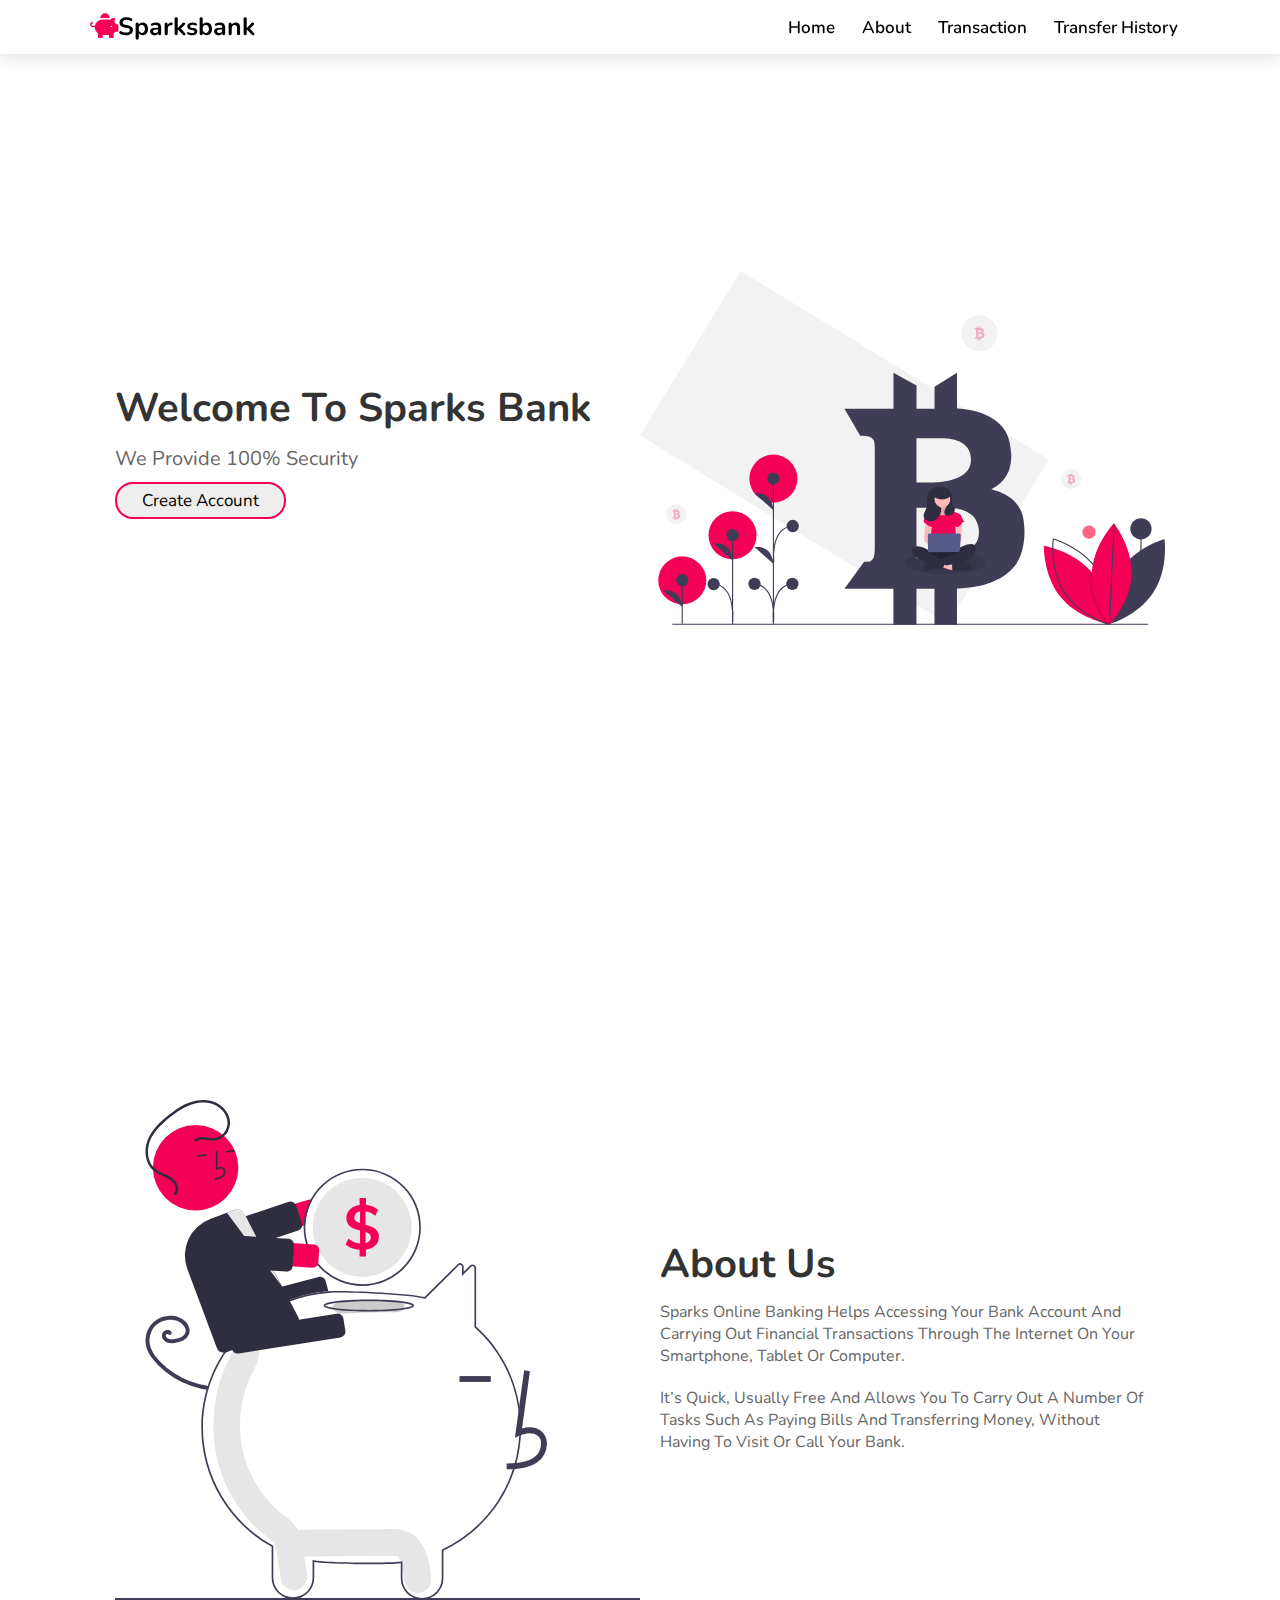
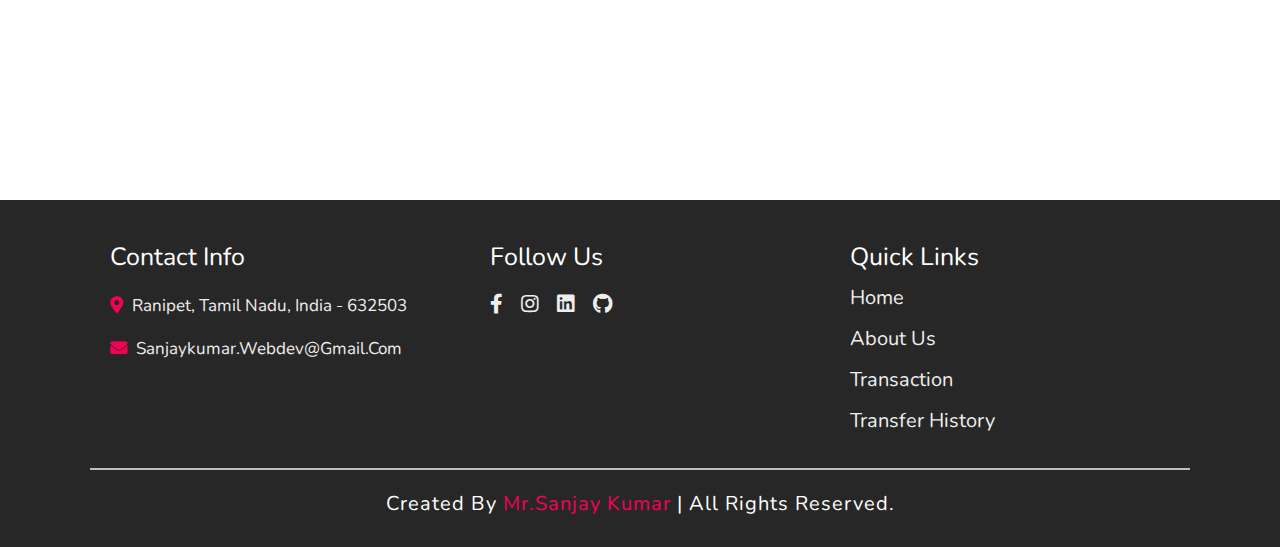
==== commit ed1d36ea: "added footer" ====
--- a/index.html
+++ b/index.html
@@ -35,7 +35,7 @@
   <div class="content" >
       <h3>Welcome to sparks bank</h3>
       <p>we provide 100% Security</p>
-      <a href="create_acc"><button class="btn">Create Account</button></a>
+      <a href="account.html"><button class="btn">Create Account</button></a>
   </div>
 
   <div class="image">
@@ -45,6 +45,7 @@
 </section>
 
 <!-- home section ends -->
+
 
 <!-- about section -->
 
@@ -63,6 +64,42 @@
 </section>
 
 <!-- about section ends -->
+<!-- footer section ends -->
+<div class="footer">
+
+  <div class="box-container">
+
+      <div class="box">
+          <h3>contact info</h3>
+          <p> <i class="fas fa-map-marker-alt"></i> ranipet, Tamil Nadu, India - 632503</p>
+          <p> <i class="fas fa-envelope"></i> sanjaykumar.webdev@gmail.com</p>
+      </div>
+
+      <div class="box">
+          <h3>follow us</h3>
+      <a href="" class="fab fa-facebook-f"></a>
+      <a href="" class="fab fa-instagram"></a>
+      <a href="" class="fab fa-linkedin"></a>
+      <a href="" class="fab fa-github"></a>
+      </div>
+
+      <div class="box">
+          <h3>quick links</h3>
+          
+          <a href="#home">home</a><br>
+          <br>
+          <a href="#about">About Us</a><br> <br>
+          <a href="#top_customers">transaction</a><br> <br>
+          <a href="/transaction">transfer history</a><br> <br>
+      </div>
+
+  </div>
+
+  <h1 class="credit">Created by <a href="#">Mr.Sanjay Kumar</a> | all rights reserved. </h1>
+
+</div>
+
+<!-- footer section ends -->
 <!-- custom js -->
   <script src="js/script.js"></script>
 </body>
--- a/css/style.css
+++ b/css/style.css
@@ -71,7 +71,7 @@
 }
 section {
   padding: 7rem 9%;
-  height: 100vh;
+  min-height: 100vh;
 }
 .home {
   display: flex;
@@ -150,6 +150,71 @@
   color: #666;
   padding: 1rem 0;
 }
+
+.footer {
+  background: #282727;
+  padding: 1rem 7%;
+}
+
+.footer .box-container {
+  display: flex;
+  flex-wrap: wrap;
+}
+
+.footer .box-container .box {
+  flex: 1 1 25rem;
+  margin: 2rem;
+}
+
+.footer .box-container .box h3 {
+  font-size: 2.5rem;
+  color: #fff;
+  padding: 1rem 0;
+  font-weight: normal;
+}
+
+.footer .box-container .box p {
+  font-size: 1.7rem;
+  color: #eee;
+  padding: 1rem 0;
+}
+
+.footer .box-container .box a {
+  font-size: 1rem;
+  color: #eee;
+  margin-top: 1rem;
+  margin-right: 1rem;
+}
+.footer .box:nth-child(2) {
+  margin-left: 4rem;
+}
+
+.footer .box-container .box a:hover {
+  color: var(--txt);
+}
+
+.footer .box-container .box p i {
+  padding-right: 0.5rem;
+  color: var(--txt);
+}
+.footer .box-container .box a {
+  padding-right: 0.5rem;
+  font-size: 2rem;
+}
+
+.footer .credit {
+  font-size: 2rem;
+  text-align: center;
+  border-top: 0.2rem solid rgba(255, 255, 255, 0.7);
+  padding: 2rem 1rem;
+  font-weight: normal;
+  letter-spacing: 0.1rem;
+  color: #fff;
+}
+
+.footer .credit a {
+  color: var(--txt);
+}
 /*media queries*/
 @media (max-width: 991px) {
   html {
@@ -161,6 +226,12 @@
   .home .content {
     text-align: center;
     font-size: 2.5rem;
+  }
+  .about {
+    margin-top: 3rem;
+  }
+  .footer {
+    margin-top: 5rem;
   }
 }
 @media (max-width: 768px) {
@@ -187,16 +258,23 @@
     padding: 1.5rem;
     margin: 1rem;
     font-size: 2rem;
-    background: #eee;
   }
   header .navbar a:hover {
-    color: #eee;
-    background: var(--txt);
+    color: var(--txt);
   }
   .home .content {
     text-align: center;
     padding-top: 1rem;
   }
+  .home .content h3 {
+    font-size: 3rem;
+  }
+  .footer {
+    margin-top: 5rem;
+  }
+  .footer .box:nth-child(2) {
+    margin-left: 2rem;
+  }
 }
 
 @media (max-width: 400px) {
@@ -208,4 +286,7 @@
     padding: 1rem 5%;
     padding-top: 8rem;
   }
-}
+  footer {
+    margin-top: 20rem;
+  }
+}
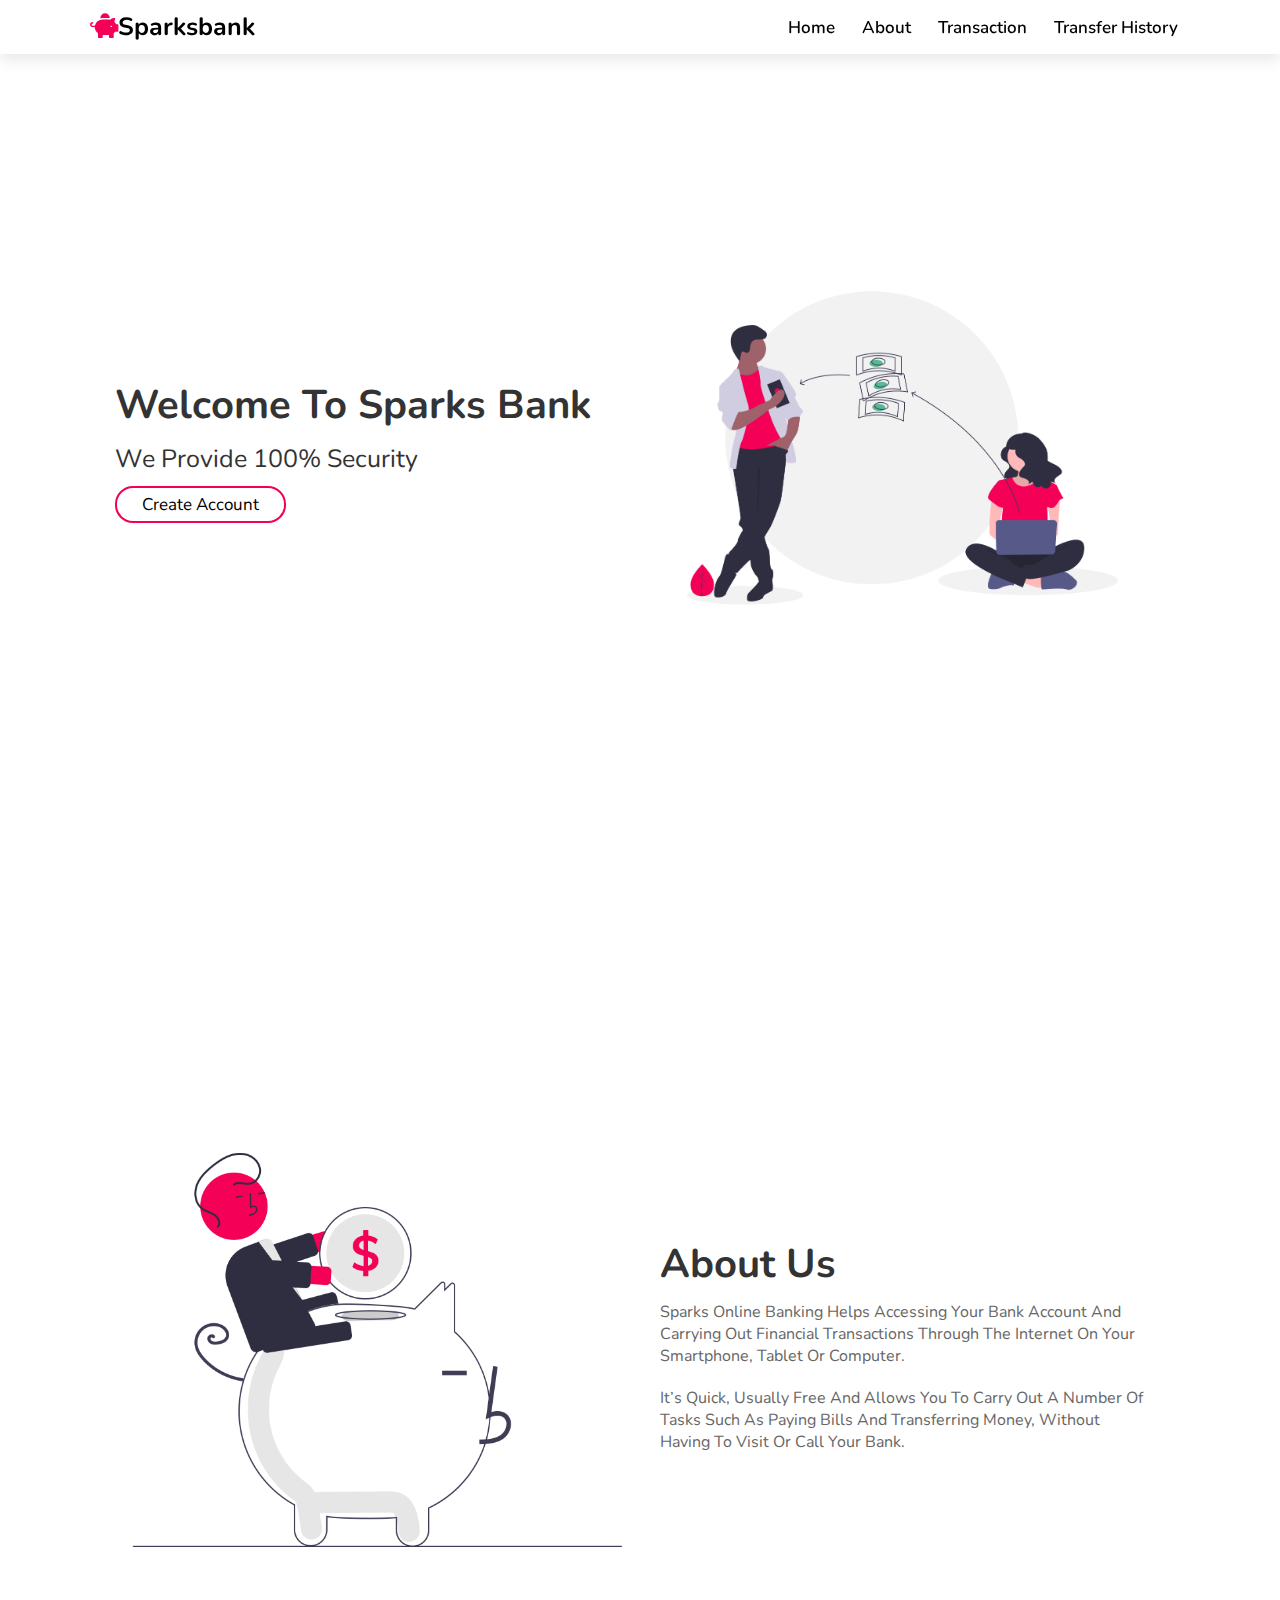
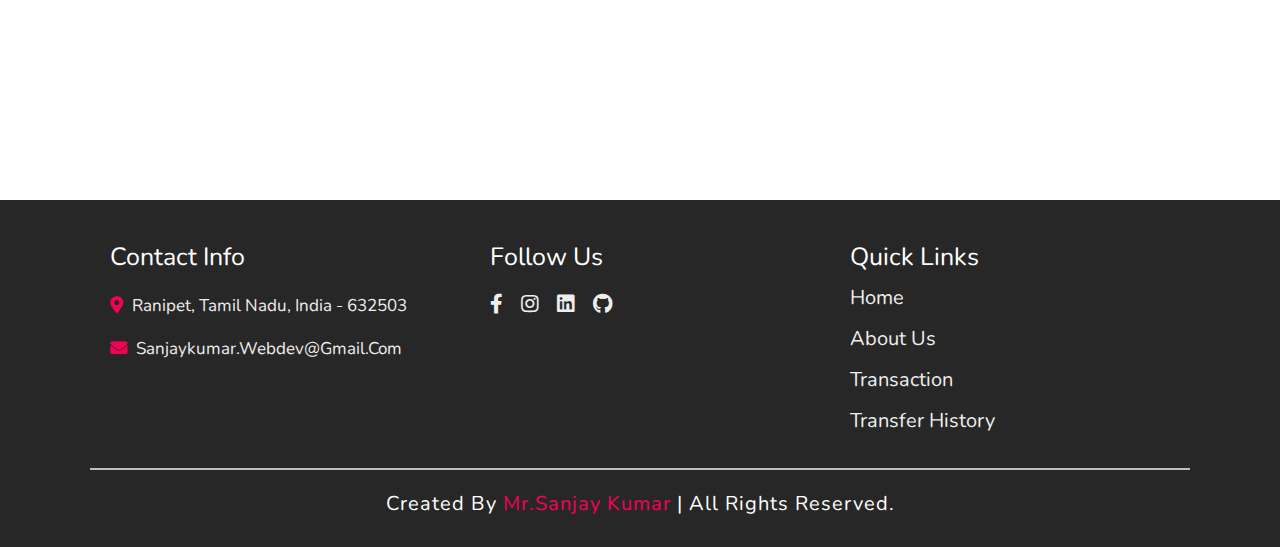
==== commit b1e714c7: "fixed overflow" ====
--- a/index.html
+++ b/index.html
@@ -21,7 +21,7 @@
   <a href="#" class="logo"><i class="fas fa-piggy-bank"></i>Sparksbank</a>
   <nav class="navbar">
     <a href="#home">Home</a>
-    <a href="#about">about</a>
+    <a href="#about"target="reserved">about</a>
     <a href="">transaction</a>
     <a href="">transfer history</a>
   </nav>
@@ -39,7 +39,7 @@
   </div>
 
   <div class="image">
-      <img src="/img/digital_currency.svg" alt="img">
+      <img src="img/tr.png" alt="img">
   </div>
 
 </section>
@@ -64,6 +64,7 @@
 </section>
 
 <!-- about section ends -->
+
 <!-- footer section ends -->
 <div class="footer">
 
--- a/css/style.css
+++ b/css/style.css
@@ -73,6 +73,9 @@
   padding: 7rem 9%;
   min-height: 100vh;
 }
+/*navbar section ends*/
+
+/*Home section*/
 .home {
   display: flex;
   align-items: center;
@@ -84,7 +87,7 @@
 }
 
 .home .image {
-  flex: 1 1 39rem;
+  flex: 1 1 45rem;
 }
 
 .home .image img {
@@ -92,7 +95,7 @@
 }
 
 .home .content {
-  flex: 1 1 39rem;
+  flex: 1 1 45rem;
 }
 
 .home .content h3 {
@@ -101,8 +104,8 @@
 }
 
 .home .content p {
-  color: #666;
-  font-size: 2rem;
+  color: #333;
+  font-size: 2.5rem;
   padding: 1rem 0;
 }
 .home .content .btn {
@@ -112,12 +115,14 @@
   color: black;
   font-size: 1.7rem;
   font-weight: 400;
-  background: #eee;
+  background: #fff;
 }
 .home .content .btn:hover {
   background: var(--txt);
   color: #eee;
 }
+/*Home section ends*/
+
 /*about section*/
 .about {
   display: flex;
@@ -129,7 +134,7 @@
 .about .image {
   flex: 1 1 39rem;
   height: 50rem;
-  background: url(/img/piggy.svg) no-repeat;
+  background: url(../img/piggy.jpeg) no-repeat;
   background-size: cover;
   background-position: center;
   background-blend-mode: screen;
@@ -150,7 +155,9 @@
   color: #666;
   padding: 1rem 0;
 }
-
+/*about section ends*/
+
+/*footer*/
 .footer {
   background: #282727;
   padding: 1rem 7%;
@@ -215,6 +222,8 @@
 .footer .credit a {
   color: var(--txt);
 }
+/*footer ends*/
+
 /*media queries*/
 @media (max-width: 991px) {
   html {
@@ -224,11 +233,7 @@
     padding: 1rem 2rem;
   }
   .home .content {
-    text-align: center;
-    font-size: 2.5rem;
-  }
-  .about {
-    margin-top: 3rem;
+    font-size: 2rem;
   }
   .footer {
     margin-top: 5rem;
@@ -264,7 +269,7 @@
   }
   .home .content {
     text-align: center;
-    padding-top: 1rem;
+    padding-top: 5rem;
   }
   .home .content h3 {
     font-size: 3rem;
@@ -274,6 +279,15 @@
   }
   .footer .box:nth-child(2) {
     margin-left: 2rem;
+  }
+  .home .image img {
+    height: 40rem;
+  }
+  .home {
+    padding-bottom: 1rem;
+  }
+  .about {
+    padding-top: 1rem;
   }
 }
 
@@ -281,10 +295,11 @@
   html {
     font-size: 50%;
   }
-
-  section {
-    padding: 1rem 5%;
-    padding-top: 8rem;
+  .home {
+    padding-bottom: 1rem;
+  }
+  .about {
+    padding-top: 1rem;
   }
   footer {
     margin-top: 20rem;
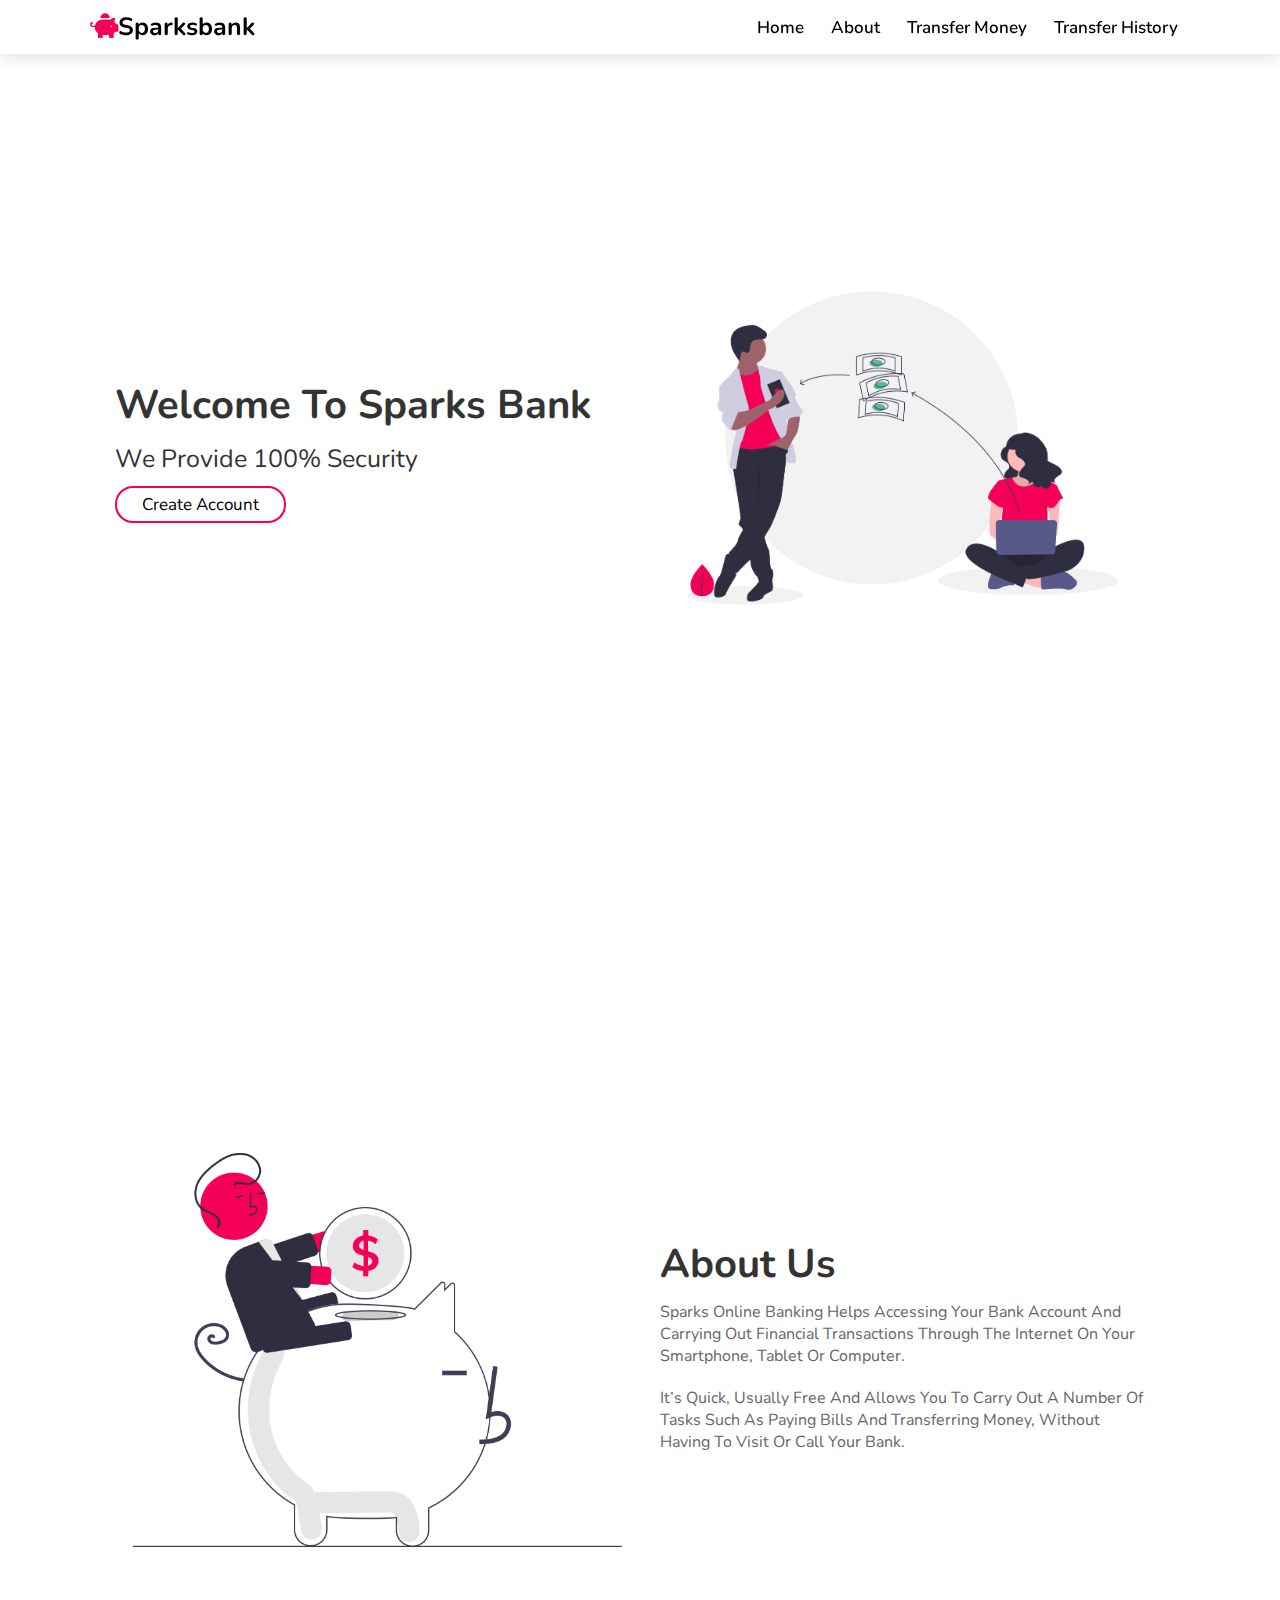
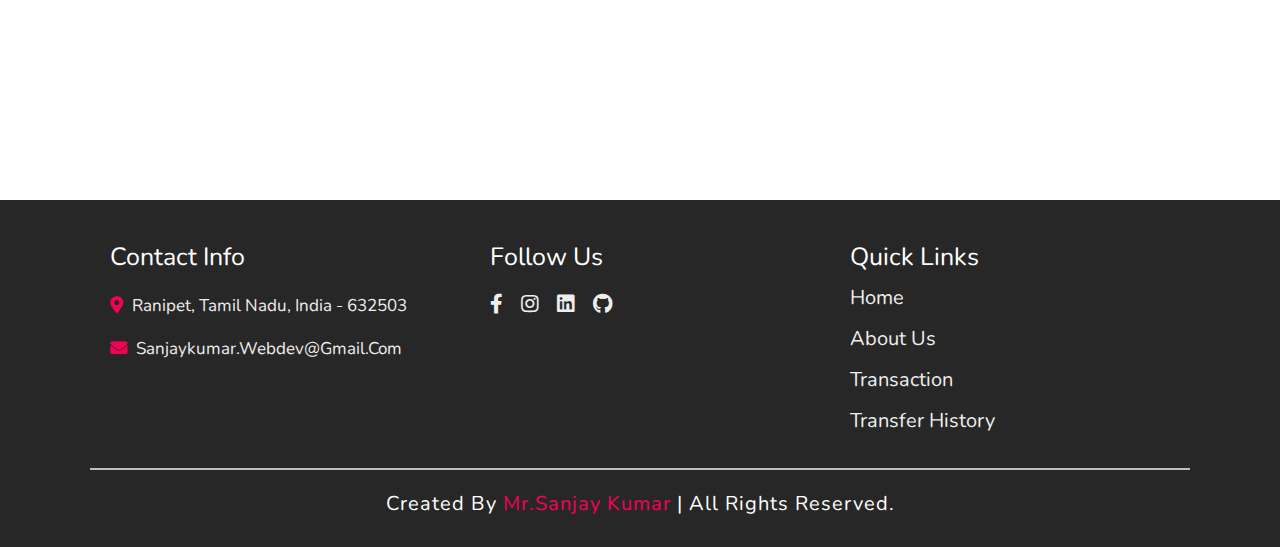
==== commit 78dc065c: "designed account form" ====
--- a/index.html
+++ b/index.html
@@ -22,7 +22,7 @@
   <nav class="navbar">
     <a href="#home">Home</a>
     <a href="#about"target="reserved">about</a>
-    <a href="">transaction</a>
+    <a href="">transfer money</a>
     <a href="">transfer history</a>
   </nav>
     <i class="fas fa-bars" id="menubar"></i>
@@ -35,7 +35,7 @@
   <div class="content" >
       <h3>Welcome to sparks bank</h3>
       <p>we provide 100% Security</p>
-      <a href="account.html"><button class="btn">Create Account</button></a>
+      <a href="createaccount.html"><button class="btn">Create Account</button></a>
   </div>
 
   <div class="image">
--- a/css/style.css
+++ b/css/style.css
@@ -223,7 +223,176 @@
   color: var(--txt);
 }
 /*footer ends*/
-
+.wrapper {
+  max-width: 100vh;
+  margin: 50px auto;
+  border: 0.1rem solid rgba(0, 0, 0, 0.125);
+  box-shadow: 1px 1px 2px 1px rgba(0, 0, 0, 0.125);
+  padding: 30px;
+  margin-top: 7rem;
+}
+
+.wrapper .title {
+  font-size: 24px;
+  font-weight: 700;
+  margin-bottom: 25px;
+  color: var(--txt);
+  text-transform: uppercase;
+  text-align: center;
+}
+
+.wrapper .form {
+  width: 100%;
+}
+
+.wrapper .form .inputfield {
+  margin-bottom: 15px;
+  display: flex;
+  align-items: center;
+}
+
+.wrapper .form .inputfield label {
+  width: 200px;
+  color: #757575;
+  margin-right: 10px;
+  font-size: 14px;
+}
+
+.wrapper .form .inputfield .input,
+.wrapper .form .inputfield .textarea {
+  width: 100%;
+  outline: none;
+  border: 1px solid #d5dbd9;
+  font-size: 15px;
+  padding: 8px 10px;
+  border-radius: 3px;
+  transition: all 0.3s ease;
+}
+
+.wrapper .form .inputfield .textarea {
+  width: 100%;
+  height: 125px;
+  resize: none;
+}
+
+.wrapper .form .inputfield .custom_select {
+  position: relative;
+  width: 100%;
+  height: 37px;
+}
+
+.wrapper .form .inputfield .custom_select:before {
+  content: "";
+  position: absolute;
+  top: 12px;
+  right: 10px;
+  border: 8px solid;
+  border-color: #d5dbd9 transparent transparent transparent;
+  pointer-events: none;
+}
+
+.wrapper .form .inputfield .custom_select select {
+  -webkit-appearance: none;
+  -moz-appearance: none;
+  appearance: none;
+  outline: none;
+  width: 100%;
+  height: 100%;
+  border: 0px;
+  padding: 8px 10px;
+  font-size: 15px;
+  border: 1px solid #d5dbd9;
+  border-radius: 3px;
+}
+
+.wrapper .form .inputfield .input:focus,
+.wrapper .form .inputfield .textarea:focus,
+.wrapper .form .inputfield .custom_select select:focus {
+  border: 1px solid var(--txt);
+}
+
+.wrapper .form .inputfield p {
+  font-size: 14px;
+  color: #757575;
+}
+.wrapper .form .inputfield .check {
+  width: 15px;
+  height: 15px;
+  position: relative;
+  display: block;
+  cursor: pointer;
+}
+.wrapper .form .inputfield .check input[type="checkbox"] {
+  position: absolute;
+  top: 0;
+  left: 0;
+  opacity: 0;
+}
+.wrapper .form .inputfield .check .checkmark {
+  width: 15px;
+  height: 15px;
+  border: 1px solid var(--txt);
+  display: block;
+  position: relative;
+}
+.wrapper .form .inputfield .check .checkmark:before {
+  content: "";
+  position: absolute;
+  top: 1px;
+  left: 2px;
+  width: 5px;
+  height: 2px;
+  border: 2px solid;
+  border-color: transparent transparent #fff #fff;
+  transform: rotate(-45deg);
+  display: none;
+}
+.wrapper .form .inputfield .check input[type="checkbox"]:checked ~ .checkmark {
+  background: var(--txt);
+}
+
+.wrapper
+  .form
+  .inputfield
+  .check
+  input[type="checkbox"]:checked
+  ~ .checkmark:before {
+  display: block;
+}
+
+.wrapper .form .inputfield .btn {
+  width: 100%;
+  padding: 8px 10px;
+  font-size: 15px;
+  border: 0px;
+  background: var(--txt);
+  opacity: 0.9;
+  color: #fff;
+  cursor: pointer;
+  border-radius: 3px;
+  outline: none;
+}
+
+.wrapper .form .inputfield .btn:hover {
+  background-color: black;
+}
+
+.wrapper .form .inputfield:last-child {
+  margin-bottom: 0;
+}
+
+@media (max-width: 420px) {
+  .wrapper .form .inputfield {
+    flex-direction: column;
+    align-items: flex-start;
+  }
+  .wrapper .form .inputfield label {
+    margin-bottom: 5px;
+  }
+  .wrapper .form .inputfield.terms {
+    flex-direction: row;
+  }
+}
 /*media queries*/
 @media (max-width: 991px) {
   html {
